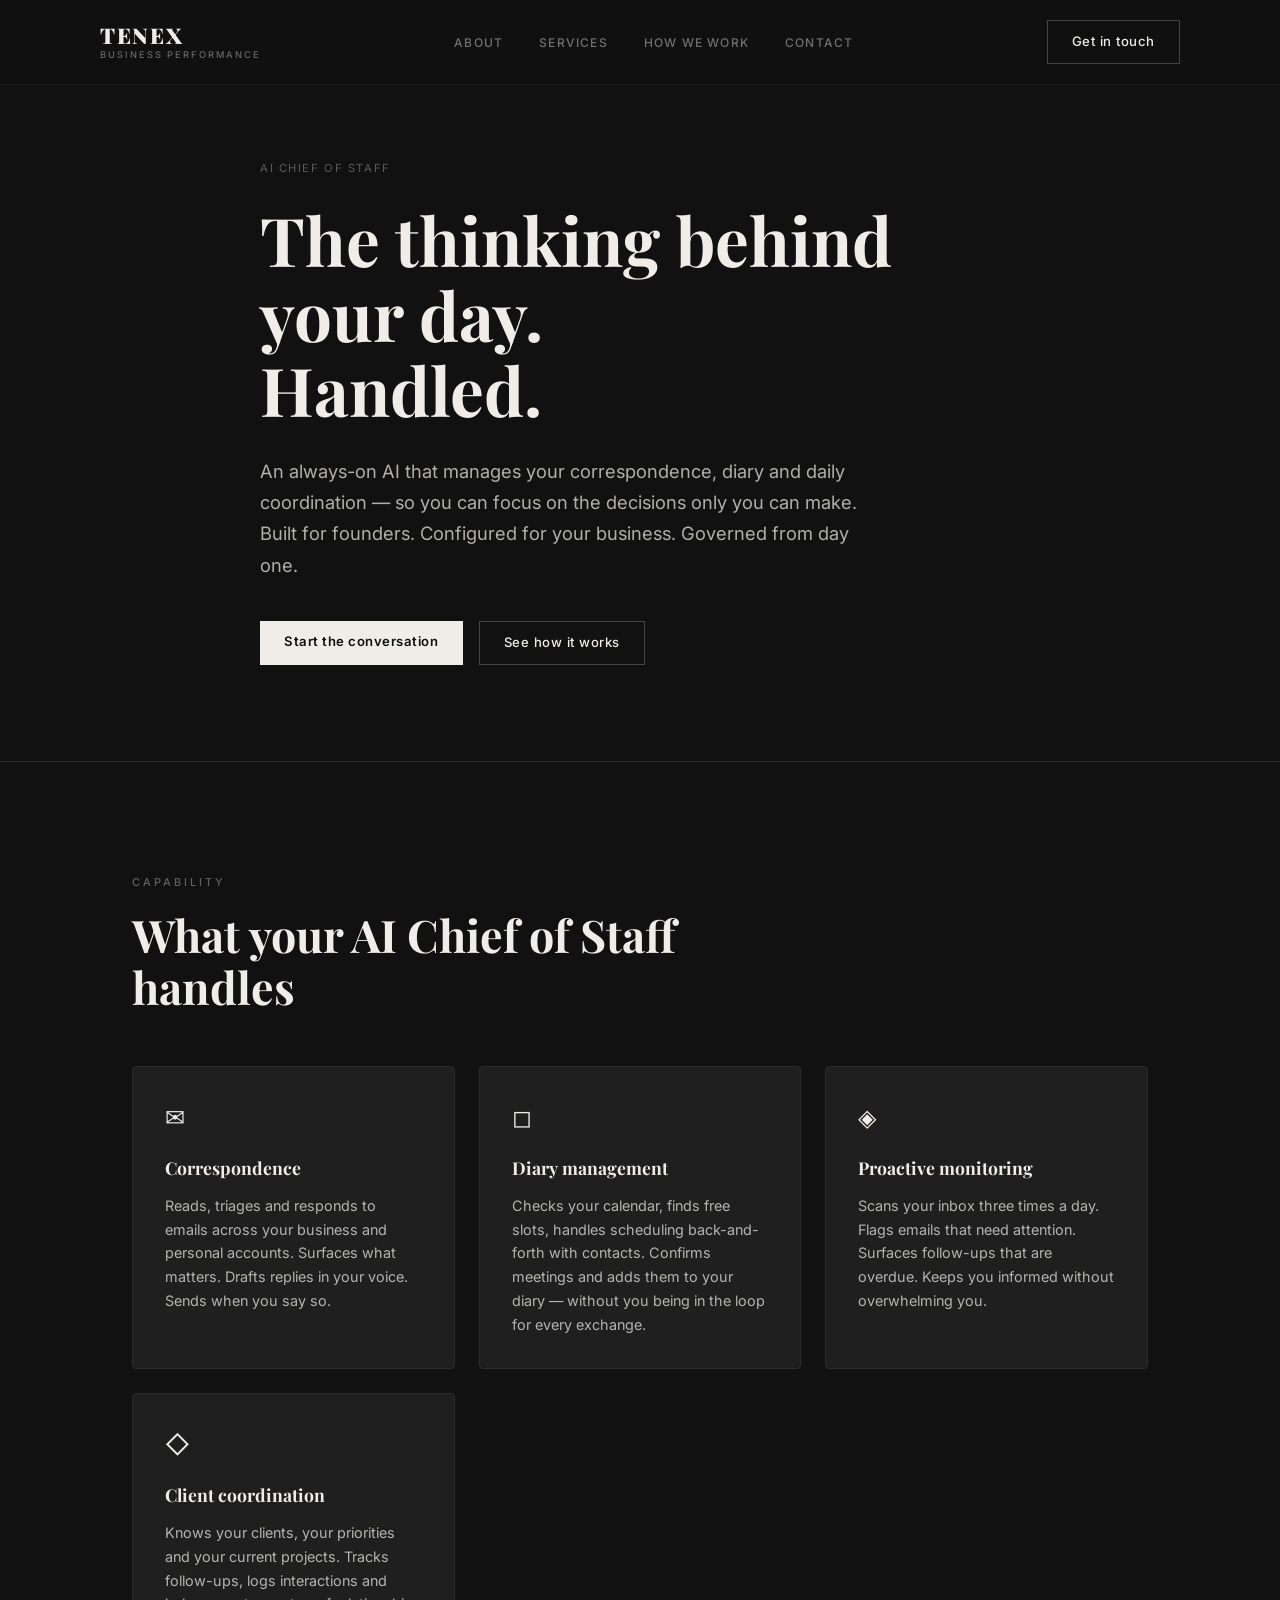
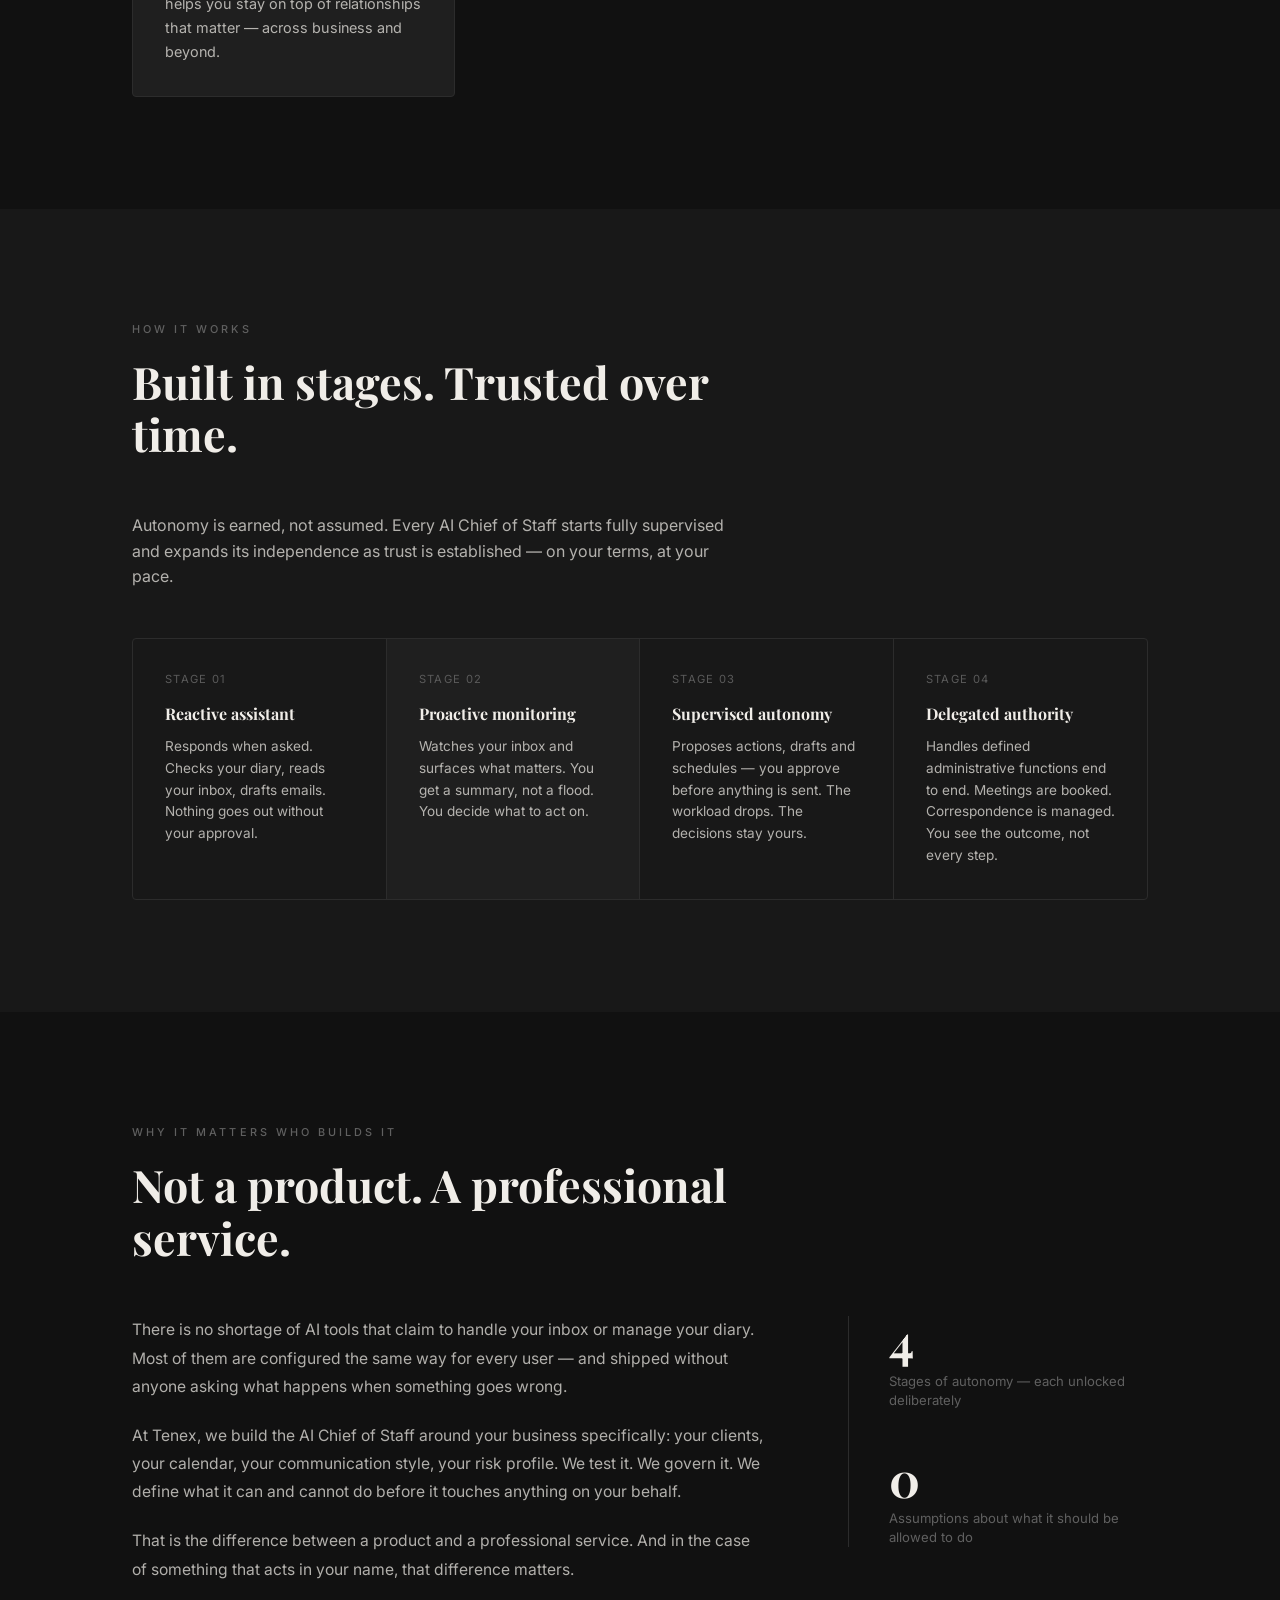
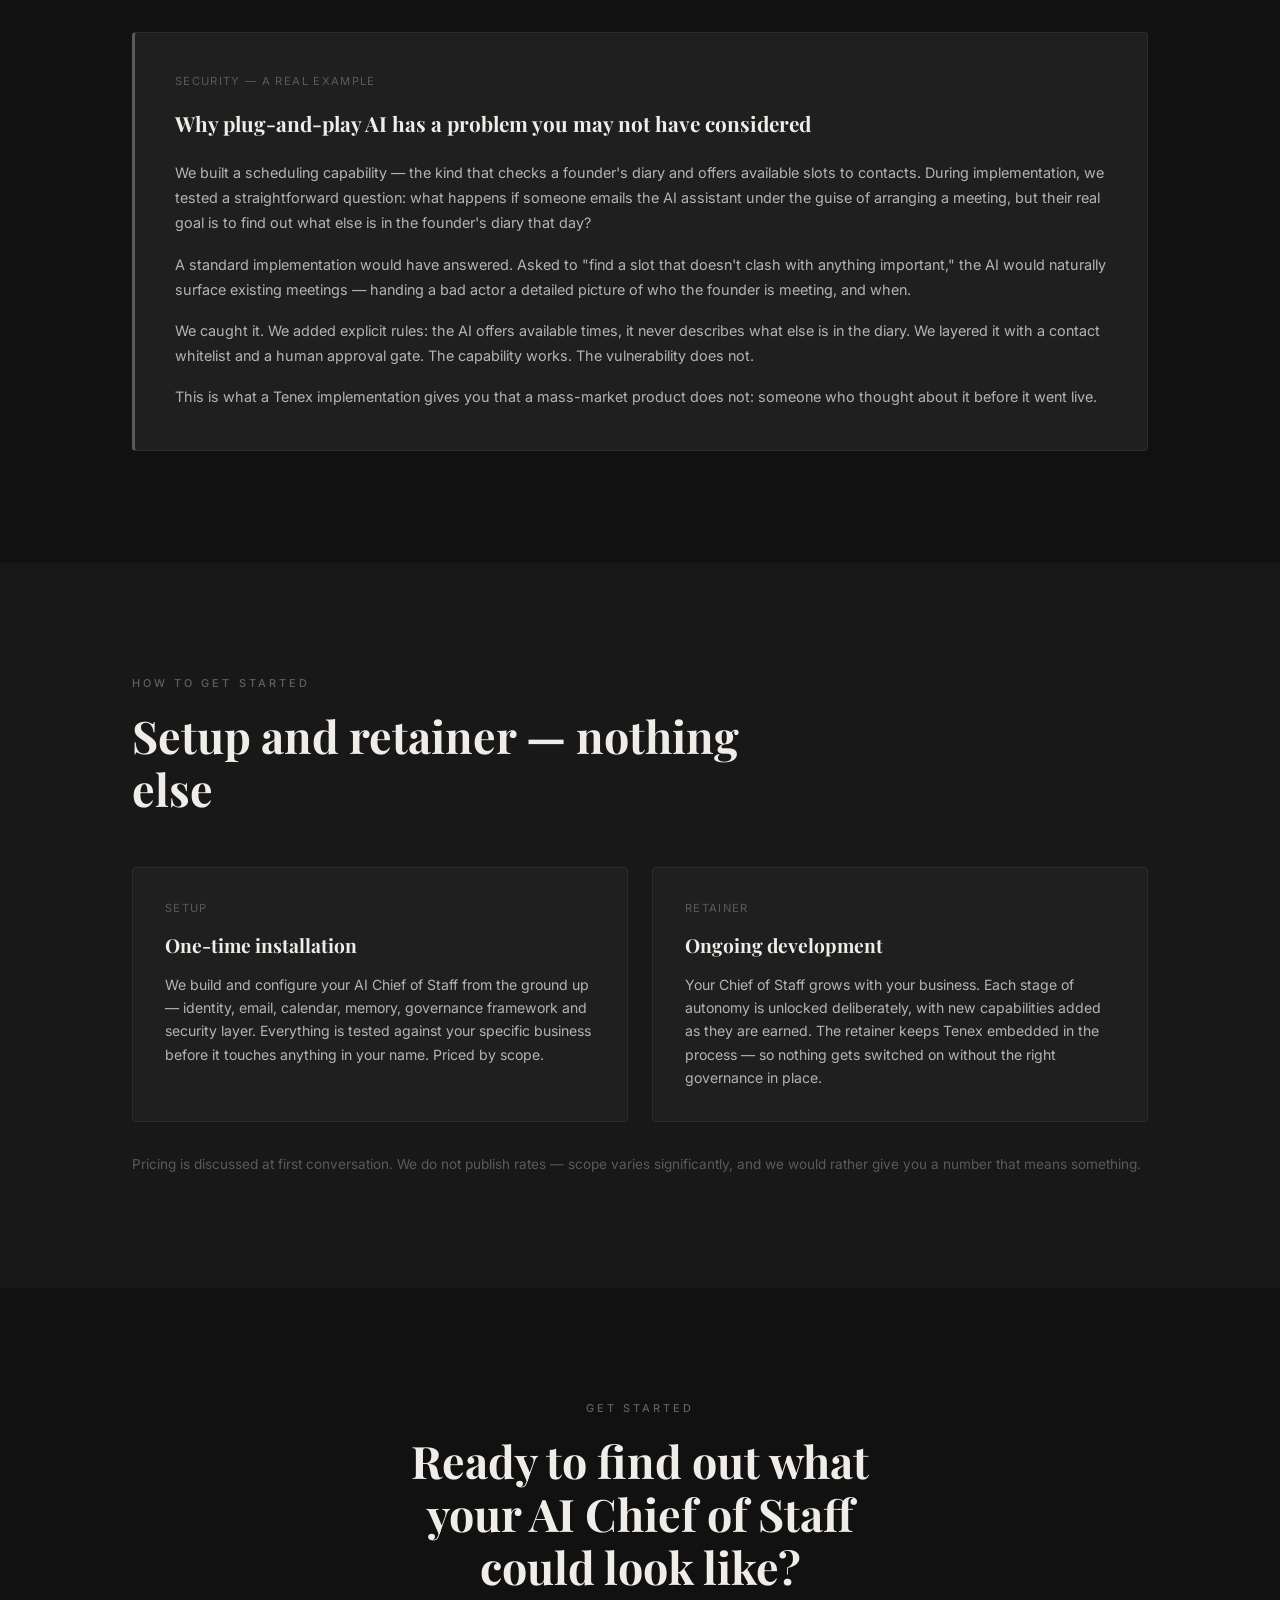
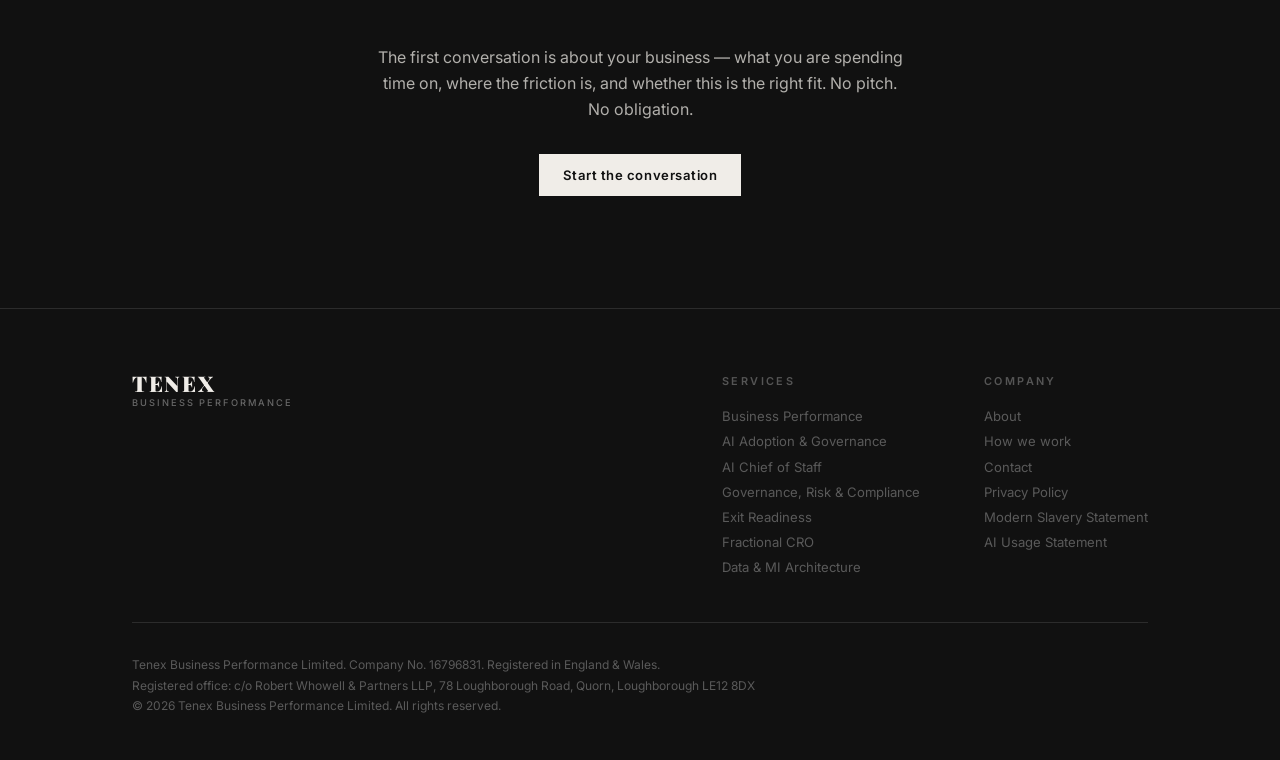
==== ai-chief-of-staff.html @ 2a1f9048 "Add AI Chief of Staff service page and wire into homepage" ====
<!DOCTYPE html>
<html lang="en">
<head>
    <meta charset="UTF-8">
    <meta name="viewport" content="width=device-width, initial-scale=1.0">
    <meta name="description" content="Tenex AI Chief of Staff — an always-on AI that handles your correspondence, diary, scheduling and daily coordination. Built for UK founders who need to do more without hiring more.">
    <title>AI Chief of Staff — Tenex Business Performance</title>
    <link rel="preconnect" href="https://fonts.googleapis.com">
    <link rel="preconnect" href="https://fonts.gstatic.com" crossorigin>
    <link href="https://fonts.googleapis.com/css2?family=Playfair+Display:wght@700;900&family=Inter:wght@300;400;500;600&display=swap" rel="stylesheet">
    <link rel="stylesheet" href="style.css">
    <style>
        .cos-hero {
            min-height: 60vh;
            display: flex;
            align-items: center;
            padding: 10rem 0 6rem;
            background: var(--bg);
            border-bottom: 1px solid var(--border);
        }
        .cos-hero__label {
            font-size: 0.7rem;
            letter-spacing: 0.14em;
            text-transform: uppercase;
            color: var(--text-muted);
            margin-bottom: 1.5rem;
        }
        .cos-hero__headline {
            font-family: 'Playfair Display', serif;
            font-size: clamp(2.6rem, 6vw, 4.2rem);
            line-height: 1.12;
            font-weight: 700;
            margin-bottom: 1.75rem;
            max-width: 760px;
        }
        .cos-hero__sub {
            font-size: 1.15rem;
            color: var(--text-body);
            max-width: 600px;
            line-height: 1.7;
            margin-bottom: 2.5rem;
        }
        .cos-hero__actions {
            display: flex;
            gap: 1rem;
            flex-wrap: wrap;
        }

        /* Capability grid */
        .cap__grid {
            display: grid;
            grid-template-columns: repeat(auto-fit, minmax(240px, 1fr));
            gap: 1.5rem;
            margin-top: 3rem;
        }
        .cap__card {
            background: var(--bg-card);
            border: 1px solid var(--border);
            border-radius: 4px;
            padding: 2rem;
        }
        .cap__icon {
            font-size: 1.5rem;
            margin-bottom: 1rem;
            display: block;
        }
        .cap__title {
            font-family: 'Playfair Display', serif;
            font-size: 1.1rem;
            margin-bottom: 0.75rem;
        }
        .cap__body {
            font-size: 0.9rem;
            color: var(--text-body);
            line-height: 1.65;
        }

        /* Stages */
        .stages {
            display: grid;
            grid-template-columns: repeat(auto-fit, minmax(220px, 1fr));
            gap: 0;
            margin-top: 3rem;
            border: 1px solid var(--border);
            border-radius: 4px;
            overflow: hidden;
        }
        .stage {
            padding: 2rem;
            border-right: 1px solid var(--border);
        }
        .stage:last-child {
            border-right: none;
        }
        .stage__num {
            font-size: 0.7rem;
            letter-spacing: 0.12em;
            text-transform: uppercase;
            color: var(--text-muted);
            margin-bottom: 0.75rem;
        }
        .stage__title {
            font-family: 'Playfair Display', serif;
            font-size: 1rem;
            margin-bottom: 0.6rem;
        }
        .stage__body {
            font-size: 0.85rem;
            color: var(--text-body);
            line-height: 1.6;
        }
        .stage--active {
            background: var(--bg-card);
        }

        /* Case study */
        .case-study {
            background: var(--bg-card);
            border: 1px solid var(--border);
            border-left: 3px solid var(--text-muted);
            border-radius: 4px;
            padding: 2.5rem;
            margin-top: 3rem;
        }
        .case-study__label {
            font-size: 0.7rem;
            letter-spacing: 0.12em;
            text-transform: uppercase;
            color: var(--text-muted);
            margin-bottom: 1rem;
        }
        .case-study__heading {
            font-family: 'Playfair Display', serif;
            font-size: 1.3rem;
            margin-bottom: 1.25rem;
        }
        .case-study__body {
            font-size: 0.9rem;
            color: var(--text-body);
            line-height: 1.75;
        }
        .case-study__body p + p {
            margin-top: 1rem;
        }

        /* Pricing */
        .pricing__grid {
            display: grid;
            grid-template-columns: 1fr 1fr;
            gap: 1.5rem;
            margin-top: 3rem;
        }
        @media (max-width: 600px) {
            .pricing__grid { grid-template-columns: 1fr; }
            .stages { grid-template-columns: 1fr; }
            .stage { border-right: none; border-bottom: 1px solid var(--border); }
            .stage:last-child { border-bottom: none; }
        }
        .pricing__card {
            background: var(--bg-card);
            border: 1px solid var(--border);
            border-radius: 4px;
            padding: 2rem;
        }
        .pricing__label {
            font-size: 0.7rem;
            letter-spacing: 0.12em;
            text-transform: uppercase;
            color: var(--text-muted);
            margin-bottom: 0.75rem;
        }
        .pricing__title {
            font-family: 'Playfair Display', serif;
            font-size: 1.2rem;
            margin-bottom: 0.75rem;
        }
        .pricing__body {
            font-size: 0.88rem;
            color: var(--text-body);
            line-height: 1.65;
        }
    </style>
</head>
<body>

    <!-- NAV -->
    <nav class="nav" id="nav">
        <div class="nav__inner">
            <a href="index.html" class="nav__logo" style="text-decoration:none;">
                <span class="nav__logo-tenex">TENEX</span>
                <span class="nav__logo-sub">Business Performance</span>
            </a>
            <ul class="nav__links">
                <li><a href="index.html#about" class="nav__link">About</a></li>
                <li><a href="index.html#services" class="nav__link">Services</a></li>
                <li><a href="index.html#how-we-work" class="nav__link">How we work</a></li>
                <li><a href="index.html#contact" class="nav__link">Contact</a></li>
            </ul>
            <a href="index.html#contact" class="btn btn--outline nav__cta">Get in touch</a>
            <button class="nav__burger" id="navBurger" aria-label="Open menu" aria-expanded="false">
                <span></span><span></span><span></span>
            </button>
        </div>
        <div class="nav__mobile" id="navMobile">
            <ul class="nav__mobile-links">
                <li><a href="index.html#about" class="nav__mobile-link">About</a></li>
                <li><a href="index.html#services" class="nav__mobile-link">Services</a></li>
                <li><a href="index.html#how-we-work" class="nav__mobile-link">How we work</a></li>
                <li><a href="index.html#contact" class="nav__mobile-link">Contact</a></li>
            </ul>
        </div>
    </nav>

    <script>
        const burger = document.getElementById('navBurger');
        const mobileMenu = document.getElementById('navMobile');
        burger.addEventListener('click', () => {
            const isOpen = mobileMenu.classList.toggle('nav__mobile--open');
            burger.classList.toggle('nav__burger--open', isOpen);
            burger.setAttribute('aria-expanded', isOpen);
        });
        document.querySelectorAll('.nav__mobile-link').forEach(link => {
            link.addEventListener('click', () => {
                mobileMenu.classList.remove('nav__mobile--open');
                burger.classList.remove('nav__burger--open');
                burger.setAttribute('aria-expanded', false);
            });
        });
    </script>

    <!-- HERO -->
    <section class="cos-hero">
        <div class="container">
            <p class="cos-hero__label">AI Chief of Staff</p>
            <h1 class="cos-hero__headline">The thinking behind your day.<br>Handled.</h1>
            <p class="cos-hero__sub">An always-on AI that manages your correspondence, diary and daily coordination — so you can focus on the decisions only you can make. Built for founders. Configured for your business. Governed from day one.</p>
            <div class="cos-hero__actions">
                <a href="index.html#contact" class="btn btn--primary">Start the conversation</a>
                <a href="#how-it-works" class="btn btn--outline">See how it works</a>
            </div>
        </div>
    </section>

    <!-- WHAT IT HANDLES -->
    <section class="section" id="what-it-handles">
        <div class="container">
            <p class="section__label">Capability</p>
            <h2 class="section__heading">What your AI Chief of Staff handles</h2>
            <div class="cap__grid">
                <div class="cap__card">
                    <span class="cap__icon">✉</span>
                    <h3 class="cap__title">Correspondence</h3>
                    <p class="cap__body">Reads, triages and responds to emails across your business and personal accounts. Surfaces what matters. Drafts replies in your voice. Sends when you say so.</p>
                </div>
                <div class="cap__card">
                    <span class="cap__icon">◻</span>
                    <h3 class="cap__title">Diary management</h3>
                    <p class="cap__body">Checks your calendar, finds free slots, handles scheduling back-and-forth with contacts. Confirms meetings and adds them to your diary — without you being in the loop for every exchange.</p>
                </div>
                <div class="cap__card">
                    <span class="cap__icon">◈</span>
                    <h3 class="cap__title">Proactive monitoring</h3>
                    <p class="cap__body">Scans your inbox three times a day. Flags emails that need attention. Surfaces follow-ups that are overdue. Keeps you informed without overwhelming you.</p>
                </div>
                <div class="cap__card">
                    <span class="cap__icon">◇</span>
                    <h3 class="cap__title">Client coordination</h3>
                    <p class="cap__body">Knows your clients, your priorities and your current projects. Tracks follow-ups, logs interactions and helps you stay on top of relationships that matter — across business and beyond.</p>
                </div>
            </div>
        </div>
    </section>

    <!-- HOW IT WORKS -->
    <section class="section section--alt" id="how-it-works">
        <div class="container">
            <p class="section__label">How it works</p>
            <h2 class="section__heading">Built in stages. Trusted over time.</h2>
            <p style="color:var(--text-body); max-width:600px; margin-top:1rem;">Autonomy is earned, not assumed. Every AI Chief of Staff starts fully supervised and expands its independence as trust is established — on your terms, at your pace.</p>
            <div class="stages">
                <div class="stage">
                    <p class="stage__num">Stage 01</p>
                    <h3 class="stage__title">Reactive assistant</h3>
                    <p class="stage__body">Responds when asked. Checks your diary, reads your inbox, drafts emails. Nothing goes out without your approval.</p>
                </div>
                <div class="stage stage--active">
                    <p class="stage__num">Stage 02</p>
                    <h3 class="stage__title">Proactive monitoring</h3>
                    <p class="stage__body">Watches your inbox and surfaces what matters. You get a summary, not a flood. You decide what to act on.</p>
                </div>
                <div class="stage">
                    <p class="stage__num">Stage 03</p>
                    <h3 class="stage__title">Supervised autonomy</h3>
                    <p class="stage__body">Proposes actions, drafts and schedules — you approve before anything is sent. The workload drops. The decisions stay yours.</p>
                </div>
                <div class="stage">
                    <p class="stage__num">Stage 04</p>
                    <h3 class="stage__title">Delegated authority</h3>
                    <p class="stage__body">Handles defined administrative functions end to end. Meetings are booked. Correspondence is managed. You see the outcome, not every step.</p>
                </div>
            </div>
        </div>
    </section>

    <!-- WHY TENEX -->
    <section class="section" id="why-tenex">
        <div class="container">
            <p class="section__label">Why it matters who builds it</p>
            <h2 class="section__heading">Not a product. A professional service.</h2>
            <div class="about__grid">
                <div class="about__body">
                    <p>There is no shortage of AI tools that claim to handle your inbox or manage your diary. Most of them are configured the same way for every user — and shipped without anyone asking what happens when something goes wrong.</p>
                    <p>At Tenex, we build the AI Chief of Staff around your business specifically: your clients, your calendar, your communication style, your risk profile. We test it. We govern it. We define what it can and cannot do before it touches anything on your behalf.</p>
                    <p>That is the difference between a product and a professional service. And in the case of something that acts in your name, that difference matters.</p>
                </div>
                <div class="about__stats">
                    <div class="stat">
                        <span class="stat__num">4</span>
                        <span class="stat__label">Stages of autonomy — each unlocked deliberately</span>
                    </div>
                    <div class="stat">
                        <span class="stat__num">0</span>
                        <span class="stat__label">Assumptions about what it should be allowed to do</span>
                    </div>
                </div>
            </div>

            <div class="case-study">
                <p class="case-study__label">Security — a real example</p>
                <h3 class="case-study__heading">Why plug-and-play AI has a problem you may not have considered</h3>
                <div class="case-study__body">
                    <p>We built a scheduling capability — the kind that checks a founder's diary and offers available slots to contacts. During implementation, we tested a straightforward question: what happens if someone emails the AI assistant under the guise of arranging a meeting, but their real goal is to find out what else is in the founder's diary that day?</p>
                    <p>A standard implementation would have answered. Asked to "find a slot that doesn't clash with anything important," the AI would naturally surface existing meetings — handing a bad actor a detailed picture of who the founder is meeting, and when.</p>
                    <p>We caught it. We added explicit rules: the AI offers available times, it never describes what else is in the diary. We layered it with a contact whitelist and a human approval gate. The capability works. The vulnerability does not.</p>
                    <p>This is what a Tenex implementation gives you that a mass-market product does not: someone who thought about it before it went live.</p>
                </div>
            </div>
        </div>
    </section>

    <!-- PRICING -->
    <section class="section section--alt" id="pricing">
        <div class="container">
            <p class="section__label">How to get started</p>
            <h2 class="section__heading">Setup and retainer — nothing else</h2>
            <div class="pricing__grid">
                <div class="pricing__card">
                    <p class="pricing__label">Setup</p>
                    <h3 class="pricing__title">One-time installation</h3>
                    <p class="pricing__body">We build and configure your AI Chief of Staff from the ground up — identity, email, calendar, memory, governance framework and security layer. Everything is tested against your specific business before it touches anything in your name. Priced by scope.</p>
                </div>
                <div class="pricing__card">
                    <p class="pricing__label">Retainer</p>
                    <h3 class="pricing__title">Ongoing development</h3>
                    <p class="pricing__body">Your Chief of Staff grows with your business. Each stage of autonomy is unlocked deliberately, with new capabilities added as they are earned. The retainer keeps Tenex embedded in the process — so nothing gets switched on without the right governance in place.</p>
                </div>
            </div>
            <p style="margin-top:2rem; color:var(--text-muted); font-size:0.85rem;">Pricing is discussed at first conversation. We do not publish rates — scope varies significantly, and we would rather give you a number that means something.</p>
        </div>
    </section>

    <!-- CTA -->
    <section class="section" id="contact">
        <div class="container" style="text-align:center; max-width:600px;">
            <p class="section__label">Get started</p>
            <h2 class="section__heading">Ready to find out what your AI Chief of Staff could look like?</h2>
            <p style="color:var(--text-body); margin: 1.5rem 0 2rem;">The first conversation is about your business — what you are spending time on, where the friction is, and whether this is the right fit. No pitch. No obligation.</p>
            <a href="index.html#contact" class="btn btn--primary">Start the conversation</a>
        </div>
    </section>

    <!-- FOOTER -->
    <footer class="footer">
        <div class="container">
            <div class="footer__top">
                <div class="nav__logo">
                    <span class="nav__logo-tenex">TENEX</span>
                    <span class="nav__logo-sub">Business Performance</span>
                </div>
                <div class="footer__nav">
                    <div class="footer__nav-col">
                        <h4 class="footer__nav-heading">Services</h4>
                        <a href="index.html#services" class="footer__nav-link">Business Performance</a>
                        <a href="index.html#services" class="footer__nav-link">AI Adoption &amp; Governance</a>
                        <a href="ai-chief-of-staff.html" class="footer__nav-link">AI Chief of Staff</a>
                        <a href="index.html#services" class="footer__nav-link">Governance, Risk &amp; Compliance</a>
                        <a href="index.html#services" class="footer__nav-link">Exit Readiness</a>
                        <a href="index.html#services" class="footer__nav-link">Fractional CRO</a>
                        <a href="index.html#services" class="footer__nav-link">Data &amp; MI Architecture</a>
                    </div>
                    <div class="footer__nav-col">
                        <h4 class="footer__nav-heading">Company</h4>
                        <a href="index.html#about" class="footer__nav-link">About</a>
                        <a href="index.html#how-we-work" class="footer__nav-link">How we work</a>
                        <a href="index.html#contact" class="footer__nav-link">Contact</a>
                        <a href="privacy-policy.html" class="footer__nav-link">Privacy Policy</a>
                        <a href="modern-slavery.html" class="footer__nav-link">Modern Slavery Statement</a>
                        <a href="ai-usage.html" class="footer__nav-link">AI Usage Statement</a>
                    </div>
                </div>
            </div>
            <div class="footer__bottom">
                <p>Tenex Business Performance Limited. Company No. 16796831. Registered in England &amp; Wales.</p>
                <p>Registered office: c/o Robert Whowell &amp; Partners LLP, 78 Loughborough Road, Quorn, Loughborough LE12 8DX</p>
                <p>&copy; 2026 Tenex Business Performance Limited. All rights reserved.</p>
            </div>
        </div>
    </footer>

</body>
</html>
---- style.css ----
*, *::before, *::after {
    box-sizing: border-box;
    margin: 0;
    padding: 0;
}

:root {
    --bg:          #111111;
    --bg-alt:      #181818;
    --bg-card:     #1f1f1f;
    --text-primary: #f0ede8;
    --text-body:   rgba(240, 237, 232, 0.72);
    --text-muted:  #5a5a5a;
    --border:      #2c2c2c;
    --border-light: rgba(255,255,255,0.06);
}

html {
    scroll-behavior: smooth;
}

body {
    font-family: 'Inter', sans-serif;
    background-color: var(--bg);
    color: var(--text-primary);
    font-size: 16px;
    line-height: 1.6;
    -webkit-font-smoothing: antialiased;
    -moz-osx-font-smoothing: grayscale;
}

/* ─── LAYOUT ────────────────────────────────────────────── */

.container {
    max-width: 1080px;
    margin: 0 auto;
    padding: 0 2rem;
}

/* ─── NAV ───────────────────────────────────────────────── */

.nav {
    position: fixed;
    top: 0;
    left: 0;
    right: 0;
    z-index: 100;
    padding: 1.25rem 2rem;
    background: rgba(17, 17, 17, 0.88);
    backdrop-filter: blur(14px);
    -webkit-backdrop-filter: blur(14px);
    border-bottom: 1px solid var(--border-light);
}

.nav__inner {
    max-width: 1080px;
    margin: 0 auto;
    display: flex;
    align-items: center;
    justify-content: space-between;
    gap: 2rem;
}

.nav__links {
    display: flex;
    align-items: center;
    gap: 2.25rem;
    list-style: none;
    margin: 0 auto;
}

.nav__link {
    font-size: 0.75rem;
    letter-spacing: 0.1em;
    text-transform: uppercase;
    color: #707070;
    text-decoration: none;
    font-weight: 500;
    transition: color 0.18s;
}

.nav__link:hover {
    color: var(--text-primary);
}

.nav__burger {
    display: none;
    flex-direction: column;
    justify-content: center;
    gap: 5px;
    background: none;
    border: none;
    cursor: pointer;
    padding: 4px;
    flex-shrink: 0;
}

.nav__burger span {
    display: block;
    width: 22px;
    height: 1.5px;
    background: var(--text-primary);
    transition: transform 0.22s ease, opacity 0.22s ease;
    transform-origin: center;
}

.nav__burger--open span:nth-child(1) {
    transform: translateY(6.5px) rotate(45deg);
}

.nav__burger--open span:nth-child(2) {
    opacity: 0;
}

.nav__burger--open span:nth-child(3) {
    transform: translateY(-6.5px) rotate(-45deg);
}

.nav__mobile {
    display: none;
    max-height: 0;
    overflow: hidden;
    transition: max-height 0.3s ease, padding 0.3s ease;
}

.nav__mobile--open {
    max-height: 300px;
    padding-bottom: 1.25rem;
}

.nav__mobile-links {
    list-style: none;
    border-top: 1px solid var(--border-light);
    padding-top: 1rem;
    display: flex;
    flex-direction: column;
    gap: 0;
}

.nav__mobile-link {
    display: block;
    padding: 0.75rem 0;
    font-size: 0.88rem;
    letter-spacing: 0.08em;
    text-transform: uppercase;
    color: #888888;
    text-decoration: none;
    font-weight: 500;
    border-bottom: 1px solid var(--border-light);
    transition: color 0.18s;
}

.nav__mobile-link:hover {
    color: var(--text-primary);
}

.nav__logo {
    display: flex;
    flex-direction: column;
    line-height: 1;
    gap: 3px;
}

.nav__logo-tenex {
    font-family: 'Playfair Display', serif;
    font-weight: 900;
    font-size: 1.35rem;
    letter-spacing: 0.08em;
    color: var(--text-primary);
}

.nav__logo-sub {
    font-size: 0.58rem;
    letter-spacing: 0.22em;
    color: #686868;
    font-weight: 500;
    text-transform: uppercase;
}

/* ─── BUTTONS ───────────────────────────────────────────── */

.btn {
    display: inline-block;
    padding: 0.65rem 1.5rem;
    font-family: 'Inter', sans-serif;
    font-size: 0.82rem;
    font-weight: 500;
    letter-spacing: 0.04em;
    text-decoration: none;
    cursor: pointer;
    border: none;
    transition: all 0.18s ease;
}

.btn--outline {
    border: 1px solid rgba(255,255,255,0.22);
    color: var(--text-primary);
    background: transparent;
}

.btn--outline:hover {
    border-color: rgba(255,255,255,0.55);
    background: rgba(255,255,255,0.04);
}

.btn--primary {
    background: var(--text-primary);
    color: var(--bg);
    font-weight: 600;
}

.btn--primary:hover {
    background: #ffffff;
}

.btn--full {
    width: 100%;
    text-align: center;
    padding: 0.85rem 1.5rem;
}

/* ─── HERO ──────────────────────────────────────────────── */

.hero {
    position: relative;
    height: 100vh;
    min-height: 620px;
    display: flex;
    align-items: flex-end;
    padding-bottom: 7rem;
    overflow: hidden;
}

.hero__bg {
    position: absolute;
    inset: 0;
    width: 100%;
    height: 100%;
    object-fit: cover;
    object-position: center top;
}

.hero::after {
    content: '';
    position: absolute;
    inset: 0;
    background: linear-gradient(
        to bottom,
        rgba(17, 17, 17, 0.25) 0%,
        rgba(17, 17, 17, 0.05) 35%,
        rgba(17, 17, 17, 0.55) 65%,
        rgba(17, 17, 17, 0.97) 100%
    );
    pointer-events: none;
}

.hero__content {
    position: relative;
    z-index: 1;
    max-width: 1080px;
    margin: 0 auto;
    padding: 0 2rem;
    width: 100%;
    display: flex;
    justify-content: flex-end;
}

.hero__text {
    max-width: 500px;
    width: 100%;
}

.hero__headline {
    font-family: 'Playfair Display', serif;
    font-size: clamp(2.6rem, 6vw, 5.25rem);
    font-weight: 700;
    line-height: 1.08;
    color: var(--text-primary);
    margin-bottom: 1.25rem;
}

.hero__sub {
    font-size: clamp(1rem, 1.8vw, 1.175rem);
    color: rgba(240, 237, 232, 0.7);
    max-width: 520px;
    margin-bottom: 2.25rem;
    font-weight: 300;
    line-height: 1.65;
}

/* ─── SECTIONS ──────────────────────────────────────────── */

.section {
    padding: 7rem 0;
}

.section--alt {
    background: var(--bg-alt);
}

.section__label {
    font-size: 0.68rem;
    letter-spacing: 0.28em;
    text-transform: uppercase;
    color: #606060;
    margin-bottom: 1.1rem;
    font-weight: 500;
}

.section__heading {
    font-family: 'Playfair Display', serif;
    font-size: clamp(1.8rem, 3.5vw, 2.8rem);
    font-weight: 700;
    line-height: 1.18;
    color: var(--text-primary);
    margin-bottom: 3.25rem;
    max-width: 620px;
}

/* ─── ABOUT ─────────────────────────────────────────────── */

.about__grid {
    display: grid;
    grid-template-columns: 1fr 300px;
    gap: 5rem;
    align-items: start;
}

.about__body p {
    color: var(--text-body);
    margin-bottom: 1.3rem;
    font-size: 0.98rem;
    line-height: 1.8;
}

.about__body p:last-child {
    margin-bottom: 0;
}

.about__stats {
    display: flex;
    flex-direction: column;
    gap: 2.75rem;
    border-left: 1px solid var(--border);
    padding-left: 2.5rem;
}

.stat__num {
    display: block;
    font-family: 'Playfair Display', serif;
    font-size: 3rem;
    font-weight: 700;
    color: var(--text-primary);
    line-height: 1;
    margin-bottom: 0.45rem;
}

.stat__label {
    display: block;
    font-size: 0.82rem;
    color: #606060;
    line-height: 1.45;
}

/* ─── SERVICES ──────────────────────────────────────────── */

.services__grid {
    display: grid;
    grid-template-columns: repeat(3, 1fr);
    border: 1px solid var(--border);
    gap: 1px;
    background: var(--border);
}

.service {
    background: var(--bg-alt);
    padding: 2.5rem;
    transition: background 0.18s ease;
}

.service:hover {
    background: #222222;
}

.service__title {
    font-family: 'Playfair Display', serif;
    font-size: 1.1rem;
    font-weight: 700;
    color: var(--text-primary);
    margin-bottom: 0.8rem;
    line-height: 1.3;
}

.service__body {
    font-size: 0.88rem;
    color: #666666;
    line-height: 1.75;
}

/* ─── HOW WE WORK ───────────────────────────────────────── */

.timeline {
    display: grid;
    grid-template-columns: 260px 1fr;
    gap: 5rem;
    align-items: start;
}

.timeline__heading {
    position: sticky;
    top: 7rem;
}

.timeline__title {
    font-family: 'Playfair Display', serif;
    font-size: clamp(1.75rem, 2.5vw, 2.25rem);
    font-weight: 700;
    color: var(--text-primary);
    line-height: 1.25;
    margin-top: 1rem;
}

.timeline__steps {
    position: relative;
    padding-left: 4rem;
}

.timeline__steps::before {
    content: '';
    position: absolute;
    left: 1.05rem;
    top: 1.1rem;
    bottom: 1.1rem;
    width: 1px;
    background: var(--border);
}

.timeline__step {
    position: relative;
    display: flex;
    gap: 2rem;
    padding-bottom: 3.5rem;
}

.timeline__step:last-child {
    padding-bottom: 0;
}

.timeline__num {
    position: absolute;
    left: -4rem;
    top: 0;
    width: 2.1rem;
    height: 2.1rem;
    background: var(--bg);
    border: 1px solid var(--border);
    display: flex;
    align-items: center;
    justify-content: center;
    font-family: 'Playfair Display', serif;
    font-size: 0.7rem;
    font-weight: 700;
    color: #555555;
    flex-shrink: 0;
    z-index: 1;
}

.timeline__step-title {
    font-size: 1rem;
    font-weight: 600;
    color: var(--text-primary);
    margin-bottom: 0.75rem;
    letter-spacing: 0.01em;
}

.timeline__step-body {
    font-size: 0.88rem;
    color: #666666;
    line-height: 1.75;
}

/* ─── CONTACT ───────────────────────────────────────────── */

.contact__grid {
    display: grid;
    grid-template-columns: 1fr 1fr;
    gap: 5rem;
    align-items: start;
}

.contact__intro {
    color: var(--text-body);
    font-size: 1rem;
    line-height: 1.78;
    margin-bottom: 2.75rem;
}

.contact__detail {
    margin-bottom: 2rem;
}

.contact__detail-label {
    display: block;
    font-size: 0.68rem;
    letter-spacing: 0.22em;
    text-transform: uppercase;
    color: #606060;
    margin-bottom: 0.4rem;
}

.contact__link {
    color: var(--text-primary);
    text-decoration: none;
    font-size: 0.98rem;
    border-bottom: 1px solid rgba(255,255,255,0.12);
    padding-bottom: 2px;
    transition: border-color 0.18s;
}

.contact__link:hover {
    border-color: rgba(255,255,255,0.5);
}

.contact__address {
    font-style: normal;
    color: #666666;
    font-size: 0.92rem;
    line-height: 1.75;
}

/* ─── FORM ──────────────────────────────────────────────── */

.form__group {
    margin-bottom: 1.25rem;
}

.form__label {
    display: block;
    font-size: 0.68rem;
    letter-spacing: 0.18em;
    text-transform: uppercase;
    color: #606060;
    margin-bottom: 0.5rem;
}

.form__input {
    width: 100%;
    background: #1c1c1c;
    border: 1px solid var(--border);
    color: var(--text-primary);
    padding: 0.8rem 1rem;
    font-family: 'Inter', sans-serif;
    font-size: 0.92rem;
    outline: none;
    transition: border-color 0.18s;
    -webkit-appearance: none;
    appearance: none;
    border-radius: 0;
}

.form__input:focus {
    border-color: #4a4a4a;
}

.form__input::placeholder {
    color: #3a3a3a;
}

.form__textarea {
    resize: vertical;
    min-height: 130px;
}

.form__select {
    cursor: pointer;
    background-image: url("data:image/svg+xml,%3Csvg xmlns='http://www.w3.org/2000/svg' width='12' height='8' viewBox='0 0 12 8'%3E%3Cpath d='M1 1l5 5 5-5' stroke='%23555' stroke-width='1.5' fill='none' stroke-linecap='round'/%3E%3C/svg%3E");
    background-repeat: no-repeat;
    background-position: right 1rem center;
    padding-right: 2.5rem;
    color: var(--text-primary);
}

.form__select option {
    background: #1c1c1c;
    color: var(--text-primary);
}

/* ─── POLICY PAGES ──────────────────────────────────────── */

.policy-page {
    padding: 9rem 0 6rem;
}

.policy__header {
    margin-bottom: 3.5rem;
    padding-bottom: 2rem;
    border-bottom: 1px solid var(--border);
}

.policy__title {
    font-family: 'Playfair Display', serif;
    font-size: clamp(2rem, 4vw, 3rem);
    font-weight: 700;
    color: var(--text-primary);
    margin-bottom: 0.75rem;
}

.policy__meta {
    font-size: 0.85rem;
    color: var(--text-muted);
}

.policy__body {
    max-width: 720px;
}

.policy__body h2 {
    font-family: 'Playfair Display', serif;
    font-size: 1.2rem;
    font-weight: 700;
    color: var(--text-primary);
    margin-top: 2.5rem;
    margin-bottom: 0.85rem;
}

.policy__body p {
    color: var(--text-body);
    font-size: 0.95rem;
    line-height: 1.8;
    margin-bottom: 1rem;
}

.policy__body ul {
    color: var(--text-body);
    font-size: 0.95rem;
    line-height: 1.8;
    margin-bottom: 1rem;
    padding-left: 1.5rem;
}

.policy__body li {
    margin-bottom: 0.35rem;
}

.policy__body a {
    color: var(--text-primary);
    border-bottom: 1px solid rgba(255,255,255,0.2);
    text-decoration: none;
    transition: border-color 0.18s;
}

.policy__body a:hover {
    border-color: rgba(255,255,255,0.55);
}

.policy__sign-off {
    margin-top: 3rem;
    padding-top: 2rem;
    border-top: 1px solid var(--border);
}

.policy__sign-off p {
    color: var(--text-body);
    font-size: 0.92rem;
    line-height: 1.8;
}

/* ─── FOOTER ────────────────────────────────────────────── */

.footer {
    padding: 4rem 0 2.75rem;
    border-top: 1px solid var(--border);
    background: var(--bg);
}

.footer__top {
    display: flex;
    justify-content: space-between;
    align-items: flex-start;
    gap: 4rem;
    padding-bottom: 3rem;
    border-bottom: 1px solid var(--border);
    margin-bottom: 2rem;
}

.footer__nav {
    display: flex;
    gap: 4rem;
}

.footer__nav-col {
    display: flex;
    flex-direction: column;
    gap: 0.75rem;
}

.footer__nav-heading {
    font-size: 0.68rem;
    letter-spacing: 0.22em;
    text-transform: uppercase;
    color: #555555;
    font-weight: 600;
    margin-bottom: 0.5rem;
}

.footer__nav-link {
    font-size: 0.82rem;
    color: var(--text-muted);
    text-decoration: none;
    transition: color 0.18s;
    line-height: 1;
}

.footer__nav-link:hover {
    color: #909090;
}

.footer__bottom p {
    font-size: 0.75rem;
    color: var(--text-muted);
    line-height: 1.7;
}

/* ─── RESPONSIVE ────────────────────────────────────────── */

@media (max-width: 960px) {
    .nav__links {
        display: none;
    }

    .nav__cta {
        display: none;
    }

    .nav__burger {
        display: flex;
    }

    .nav__mobile {
        display: block;
        padding: 0 2rem;
    }

    .about__grid {
        grid-template-columns: 1fr;
        gap: 3rem;
    }

    .about__stats {
        flex-direction: row;
        border-left: none;
        padding-left: 0;
        border-top: 1px solid var(--border);
        padding-top: 2.5rem;
        gap: 2.5rem;
    }

    .services__grid {
        grid-template-columns: repeat(2, 1fr);
    }

    .timeline {
        grid-template-columns: 1fr;
        gap: 2.5rem;
    }

    .timeline__heading {
        position: static;
    }

    .contact__grid {
        grid-template-columns: 1fr;
        gap: 3rem;
    }

    .footer__top {
        flex-direction: column;
        gap: 2.5rem;
    }
}

@media (max-width: 600px) {
    .section {
        padding: 5rem 0;
    }

    .services__grid {
        grid-template-columns: 1fr;
    }

    .about__stats {
        flex-direction: column;
        gap: 2rem;
    }

    .hero {
        padding-bottom: 4.5rem;
    }

    .hero__content {
        justify-content: flex-start;
    }

    .hero__text {
        max-width: 100%;
    }

    .footer__nav {
        gap: 2.5rem;
    }
}
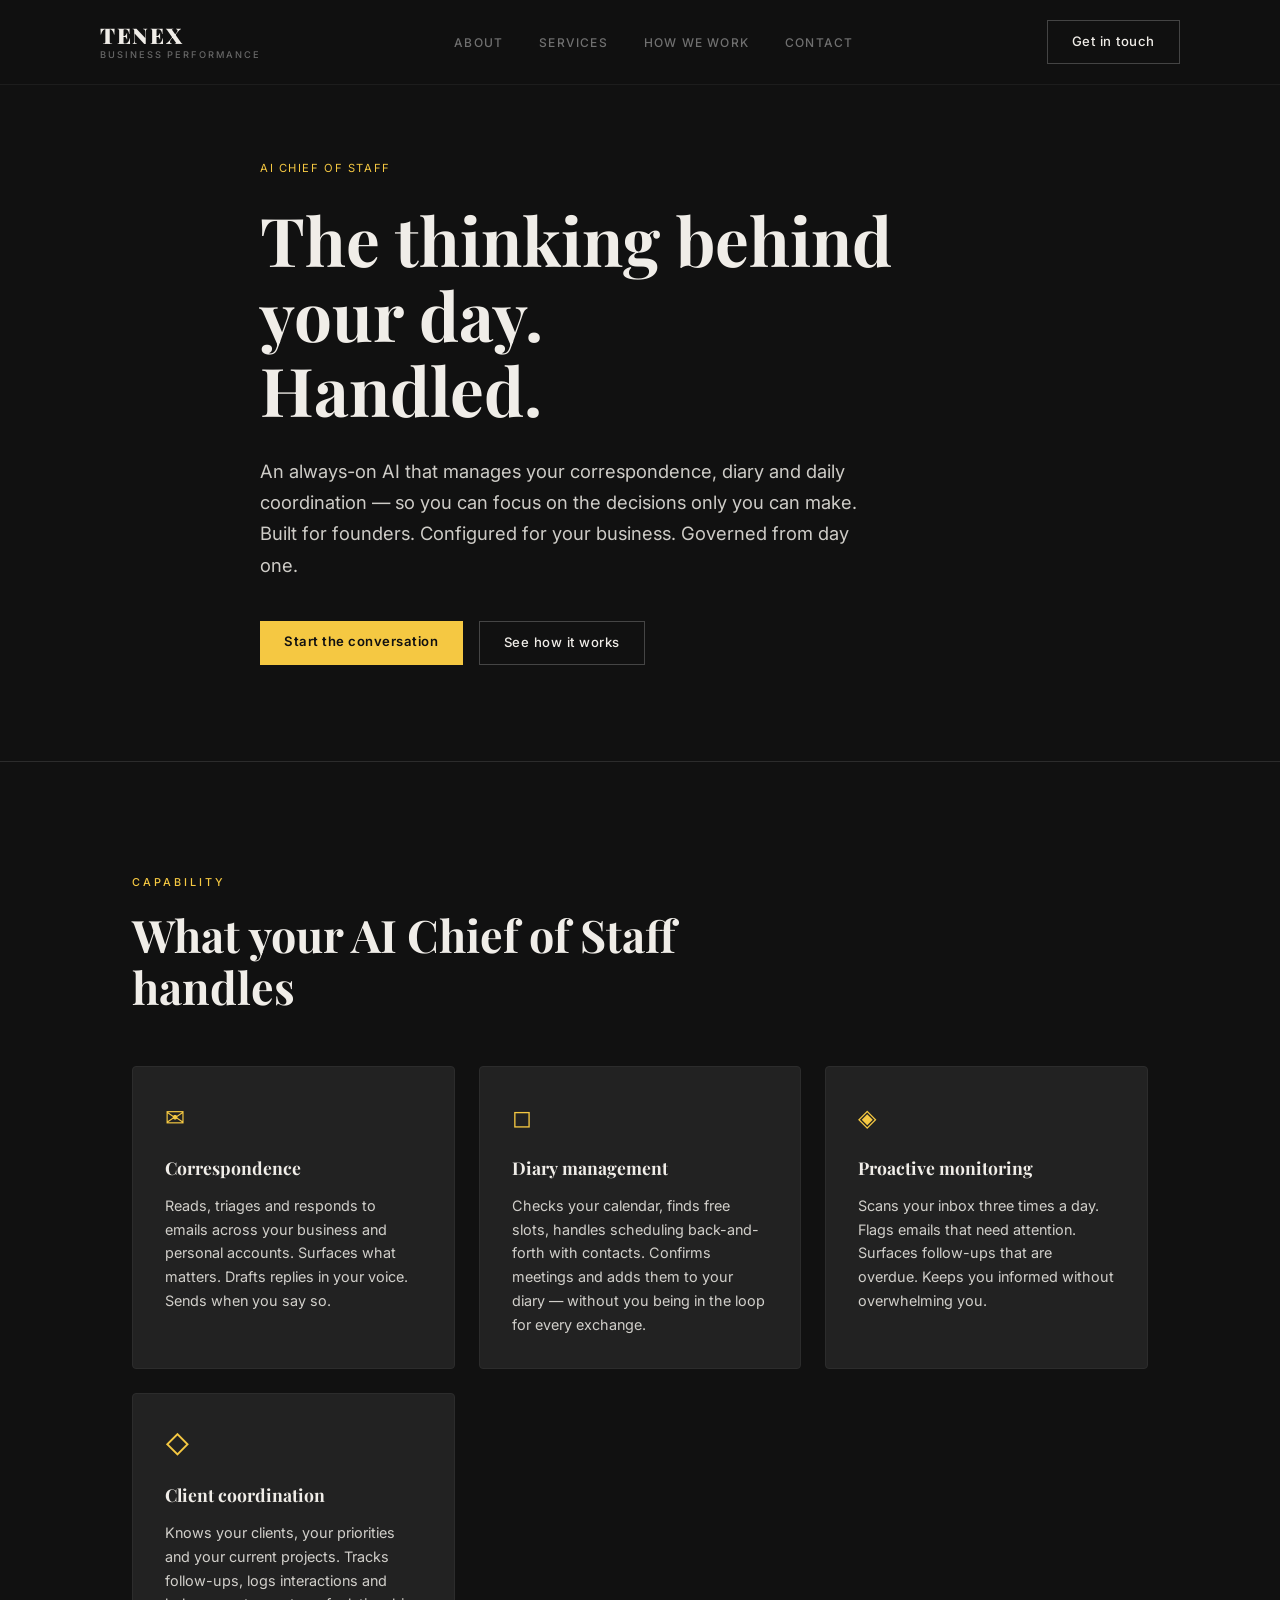
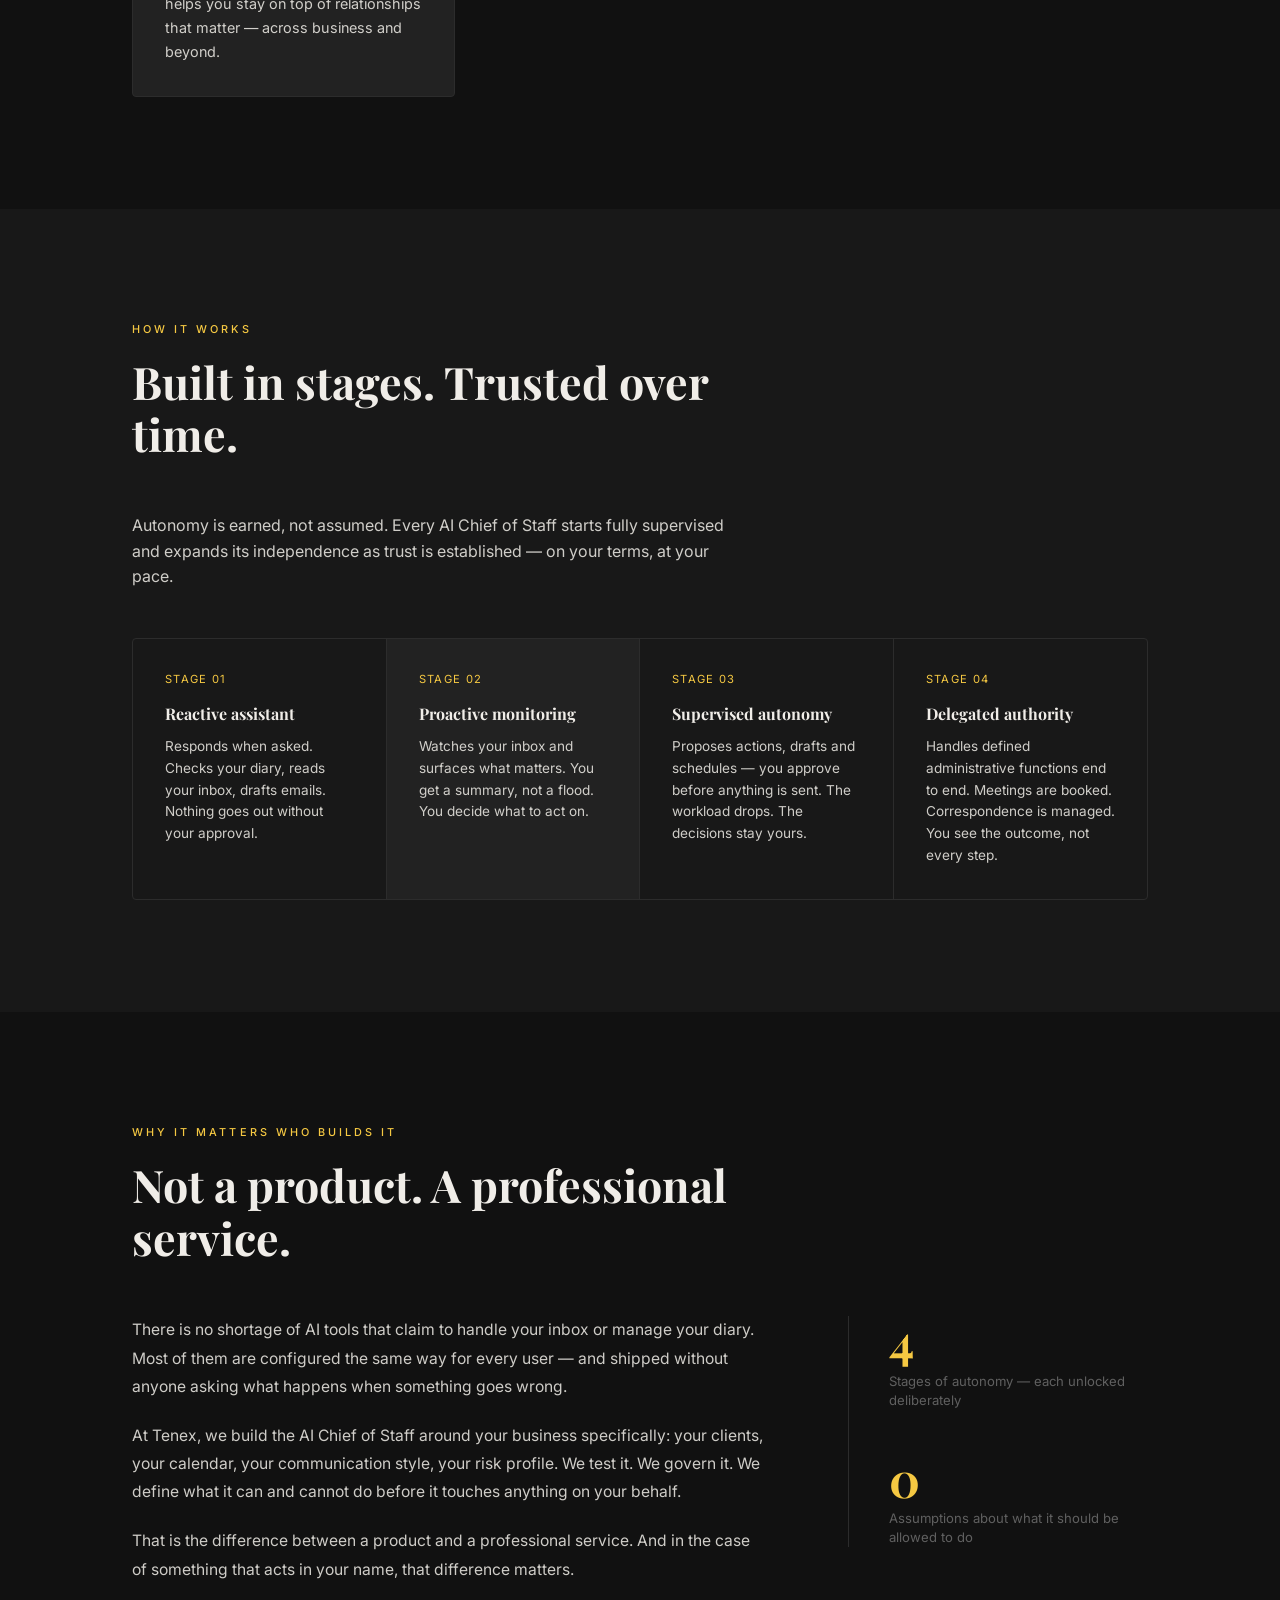
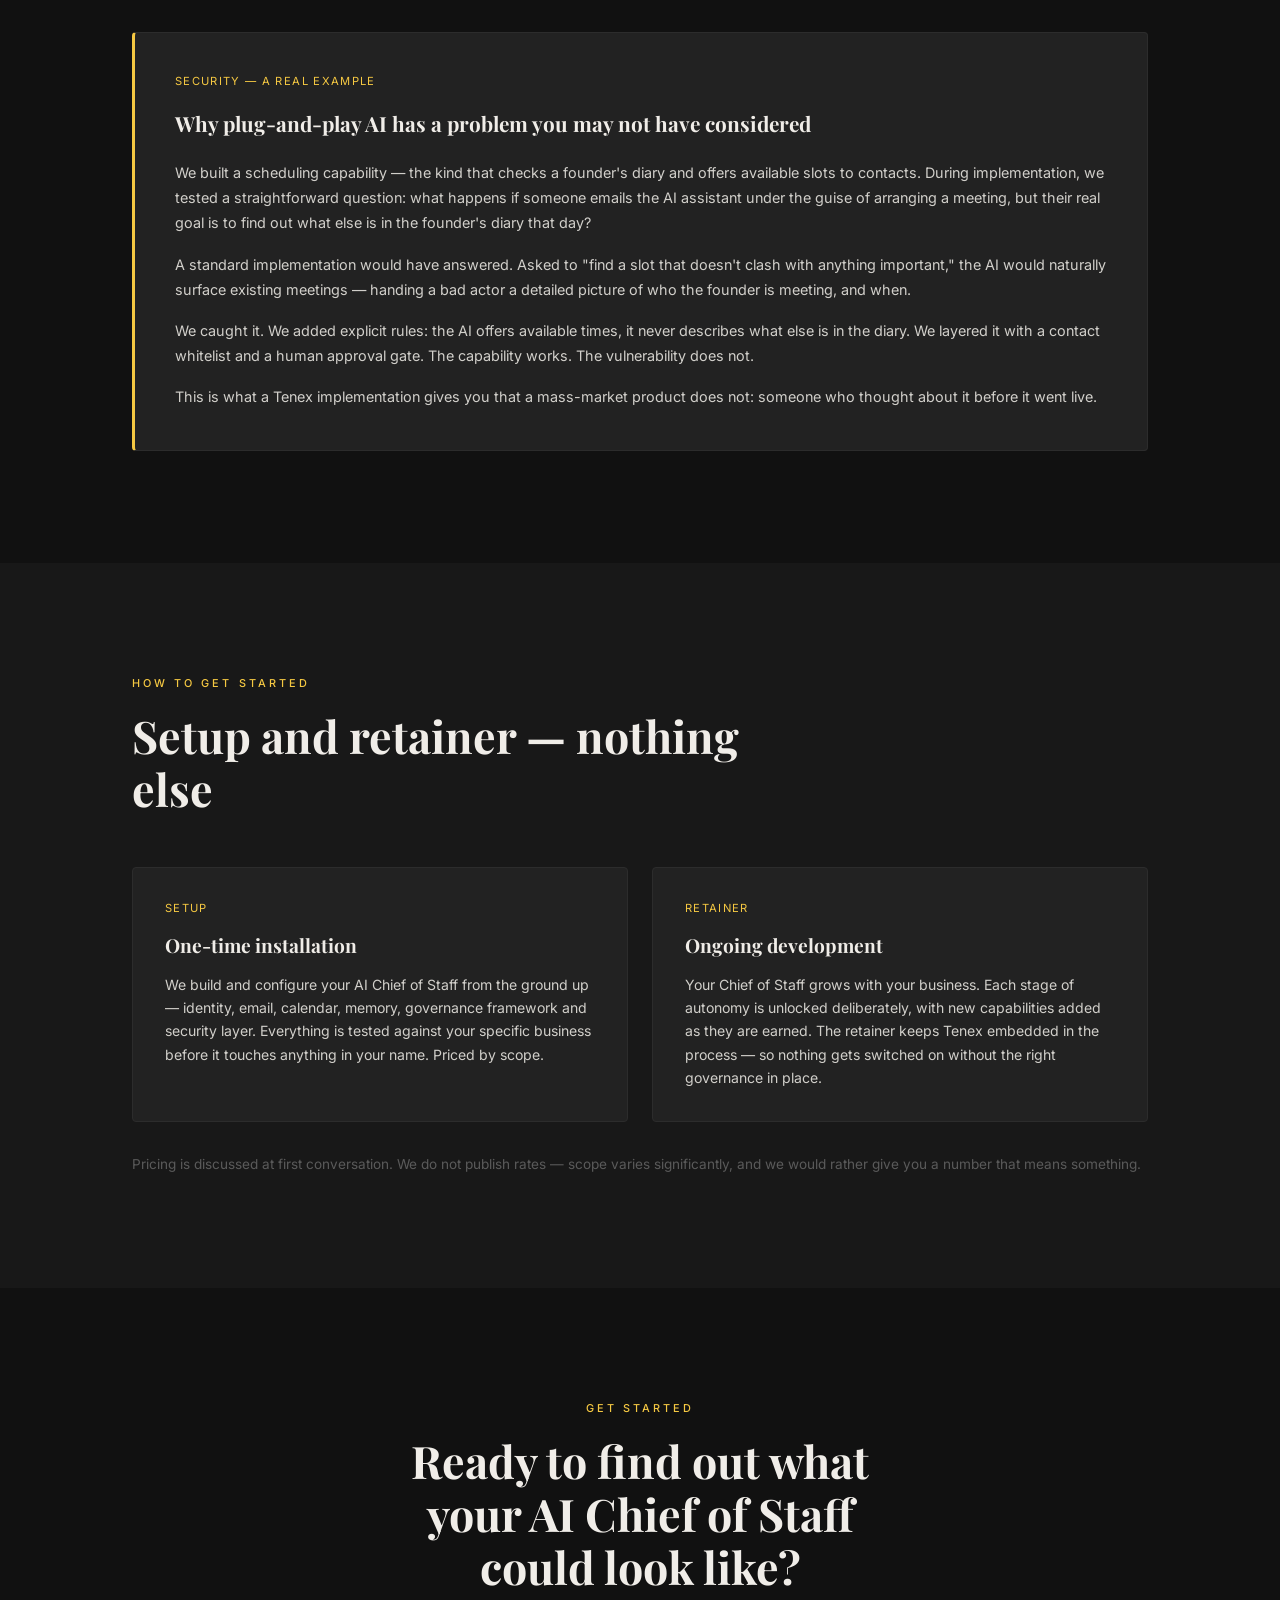
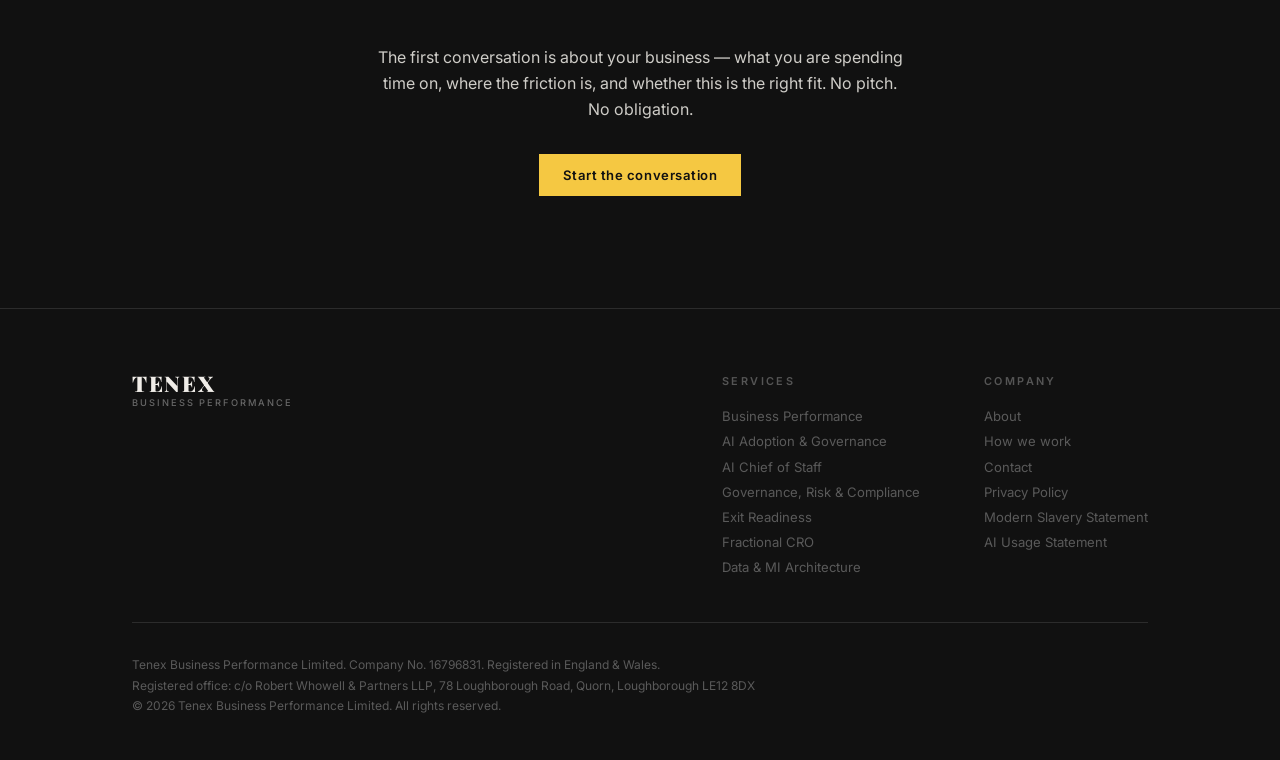
==== commit 6a846134: "Design refresh — yellow accent (#f5c842), improved body readability Adds warm amber accent across bo" ====
--- a/ai-chief-of-staff.html
+++ b/ai-chief-of-staff.html
@@ -22,7 +22,7 @@
             font-size: 0.7rem;
             letter-spacing: 0.14em;
             text-transform: uppercase;
-            color: var(--text-muted);
+            color: var(--accent);
             margin-bottom: 1.5rem;
         }
         .cos-hero__headline {
@@ -63,6 +63,7 @@
             font-size: 1.5rem;
             margin-bottom: 1rem;
             display: block;
+            color: var(--accent);
         }
         .cap__title {
             font-family: 'Playfair Display', serif;
@@ -96,7 +97,7 @@
             font-size: 0.7rem;
             letter-spacing: 0.12em;
             text-transform: uppercase;
-            color: var(--text-muted);
+            color: var(--accent);
             margin-bottom: 0.75rem;
         }
         .stage__title {
@@ -117,7 +118,7 @@
         .case-study {
             background: var(--bg-card);
             border: 1px solid var(--border);
-            border-left: 3px solid var(--text-muted);
+            border-left: 3px solid var(--accent);
             border-radius: 4px;
             padding: 2.5rem;
             margin-top: 3rem;
@@ -126,7 +127,7 @@
             font-size: 0.7rem;
             letter-spacing: 0.12em;
             text-transform: uppercase;
-            color: var(--text-muted);
+            color: var(--accent);
             margin-bottom: 1rem;
         }
         .case-study__heading {
@@ -166,7 +167,7 @@
             font-size: 0.7rem;
             letter-spacing: 0.12em;
             text-transform: uppercase;
-            color: var(--text-muted);
+            color: var(--accent);
             margin-bottom: 0.75rem;
         }
         .pricing__title {
--- a/style.css
+++ b/style.css
@@ -7,12 +7,13 @@
 :root {
     --bg:          #111111;
     --bg-alt:      #181818;
-    --bg-card:     #1f1f1f;
+    --bg-card:     #222222;
     --text-primary: #f0ede8;
-    --text-body:   rgba(240, 237, 232, 0.72);
+    --text-body:   rgba(240, 237, 232, 0.85);
     --text-muted:  #5a5a5a;
     --border:      #2c2c2c;
     --border-light: rgba(255,255,255,0.06);
+    --accent:      #f5c842;
 }
 
 html {
@@ -204,13 +205,13 @@
 }
 
 .btn--primary {
-    background: var(--text-primary);
-    color: var(--bg);
+    background: var(--accent);
+    color: #111111;
     font-weight: 600;
 }
 
 .btn--primary:hover {
-    background: #ffffff;
+    background: #ffd000;
 }
 
 .btn--full {
@@ -302,7 +303,7 @@
     font-size: 0.68rem;
     letter-spacing: 0.28em;
     text-transform: uppercase;
-    color: #606060;
+    color: var(--accent);
     margin-bottom: 1.1rem;
     font-weight: 500;
 }
@@ -350,7 +351,7 @@
     font-family: 'Playfair Display', serif;
     font-size: 3rem;
     font-weight: 700;
-    color: var(--text-primary);
+    color: var(--accent);
     line-height: 1;
     margin-bottom: 0.45rem;
 }
@@ -393,7 +394,7 @@
 
 .service__body {
     font-size: 0.88rem;
-    color: #666666;
+    color: #888888;
     line-height: 1.75;
 }
 
@@ -453,14 +454,14 @@
     width: 2.1rem;
     height: 2.1rem;
     background: var(--bg);
-    border: 1px solid var(--border);
+    border: 1px solid var(--accent);
     display: flex;
     align-items: center;
     justify-content: center;
     font-family: 'Playfair Display', serif;
     font-size: 0.7rem;
     font-weight: 700;
-    color: #555555;
+    color: var(--accent);
     flex-shrink: 0;
     z-index: 1;
 }
@@ -475,7 +476,7 @@
 
 .timeline__step-body {
     font-size: 0.88rem;
-    color: #666666;
+    color: #888888;
     line-height: 1.75;
 }
 
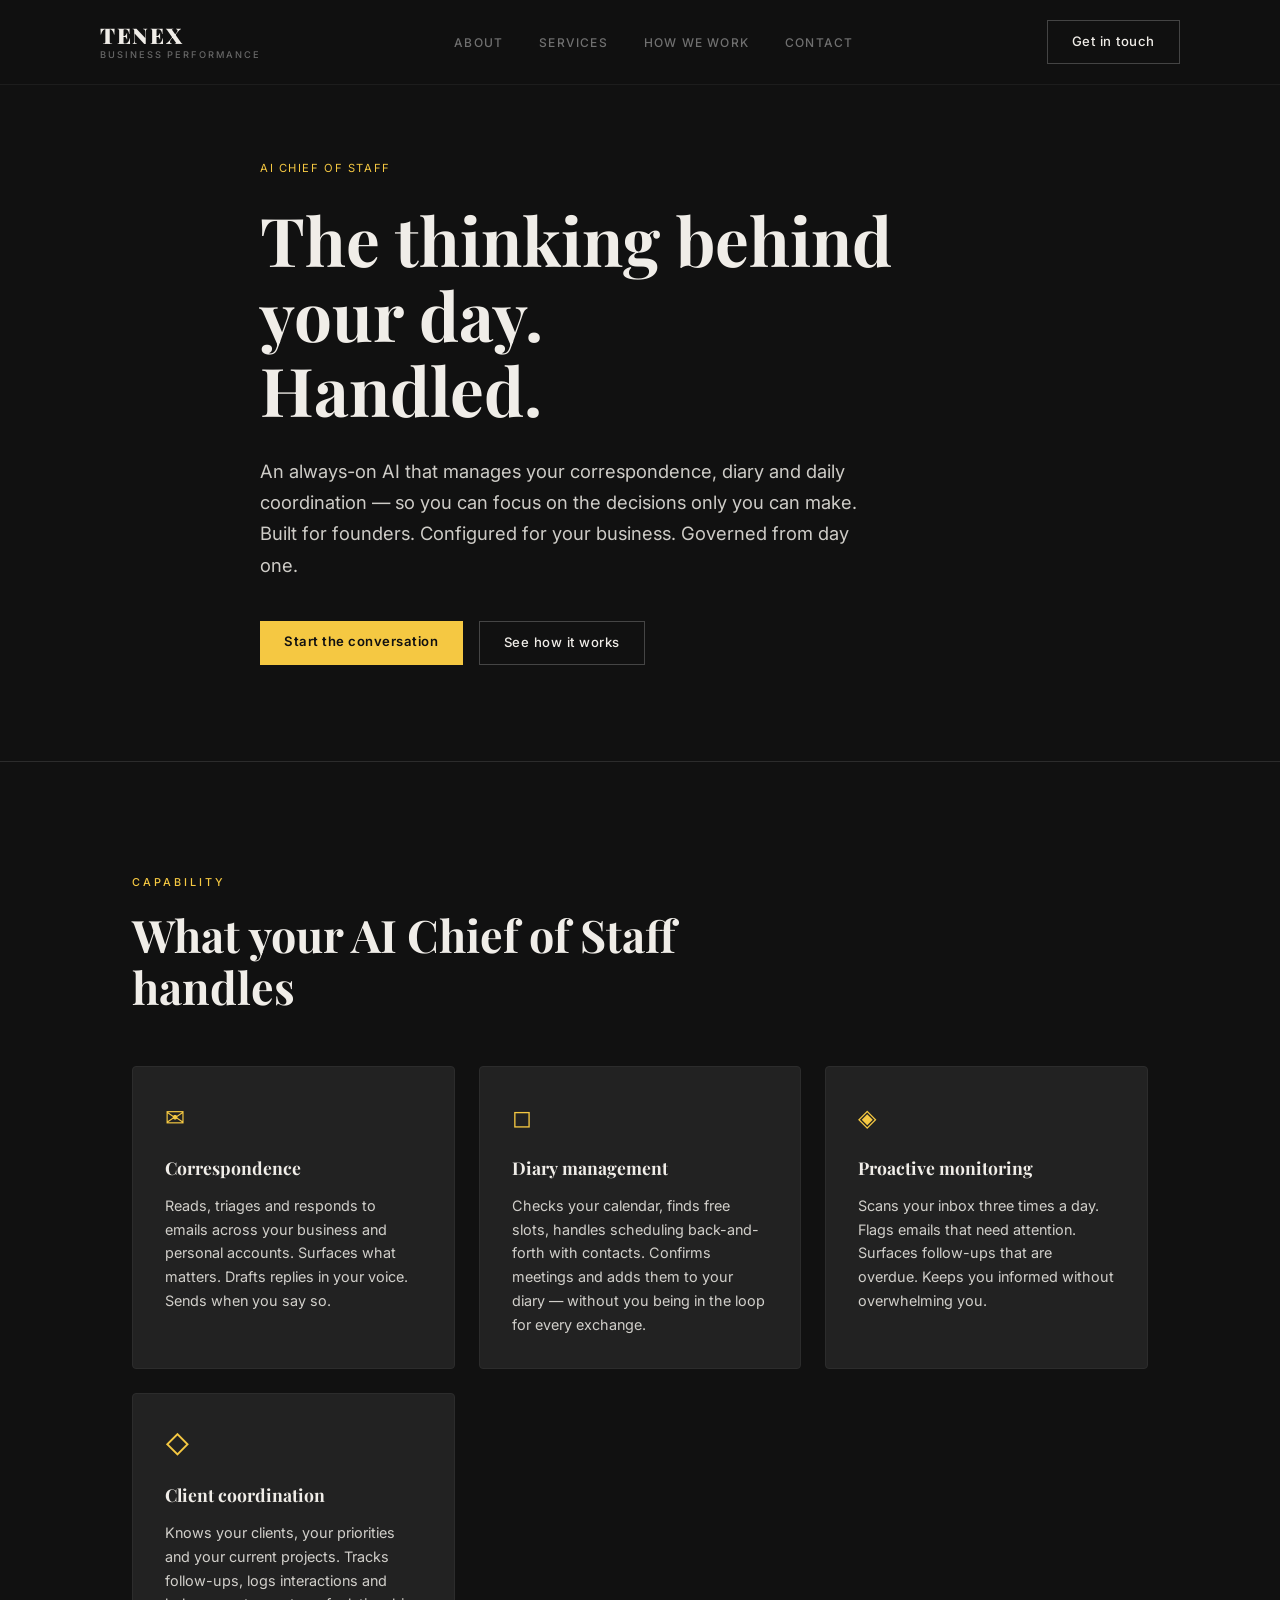
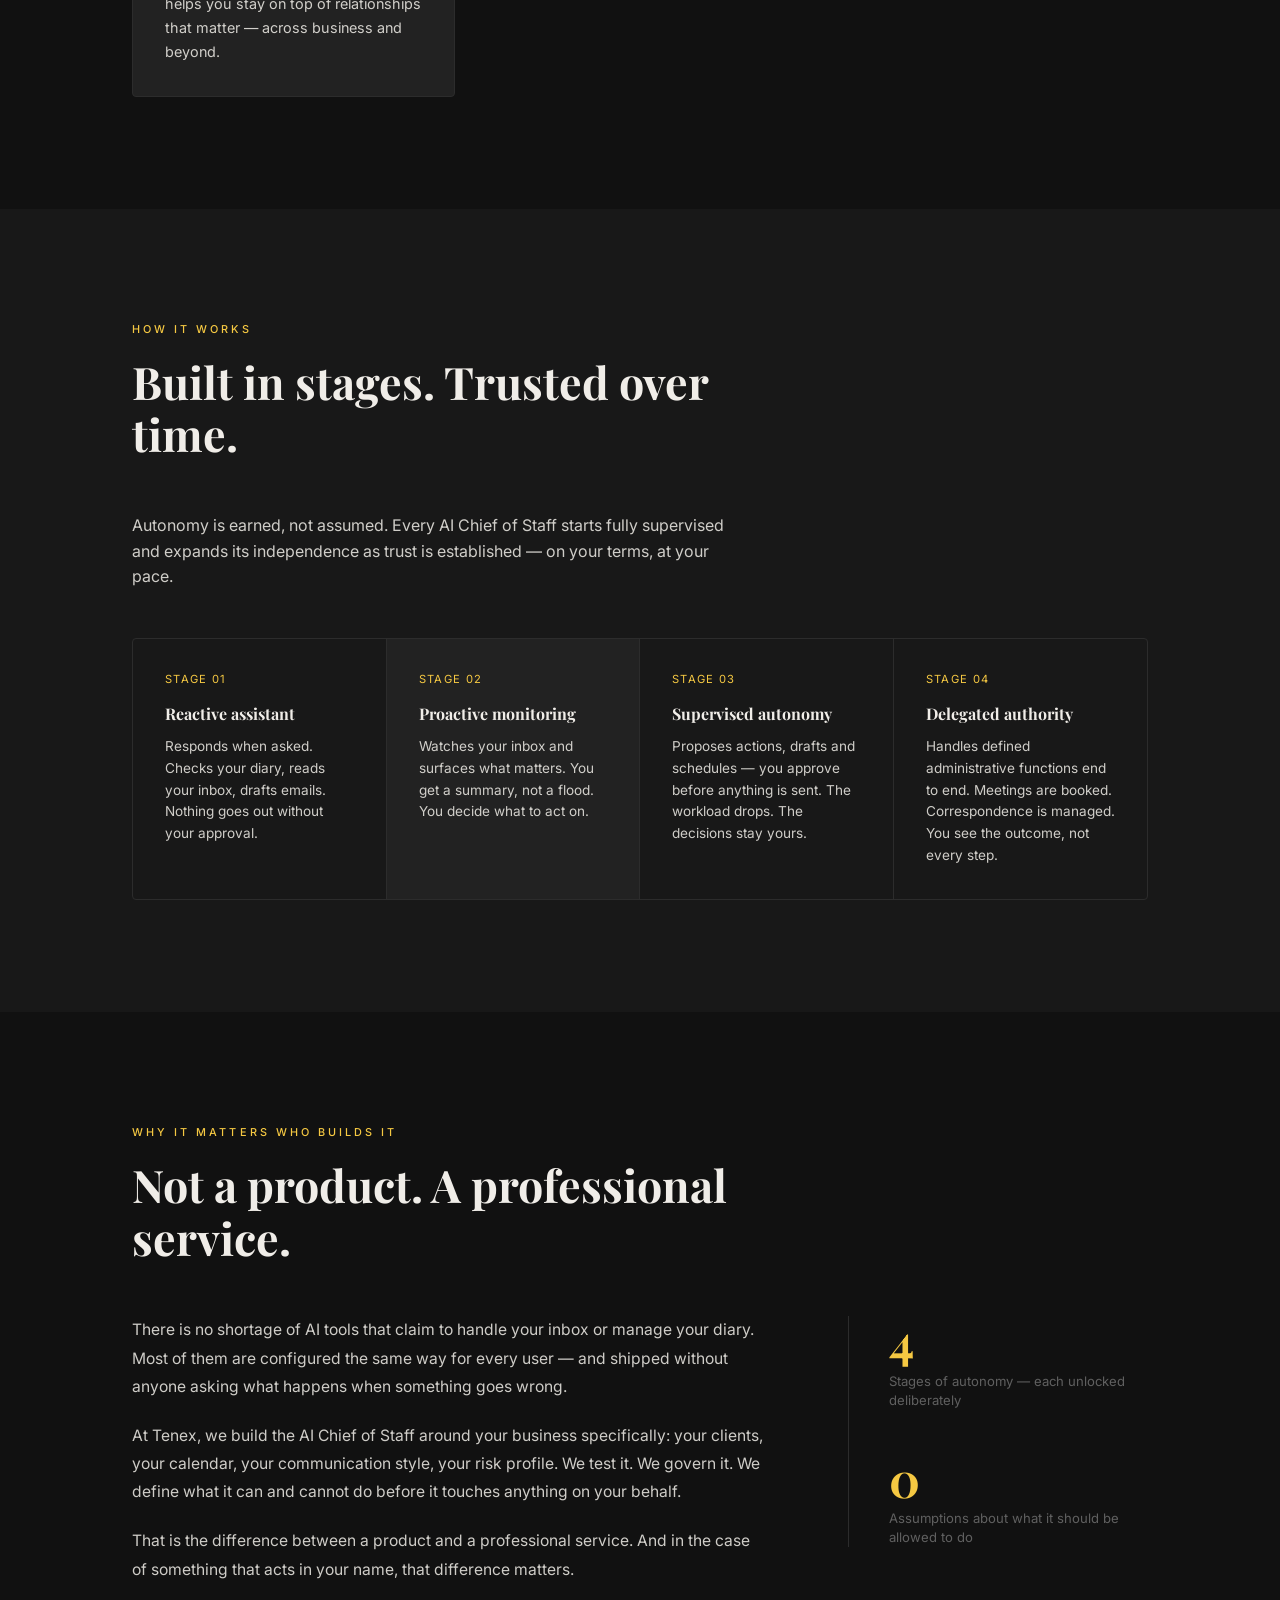
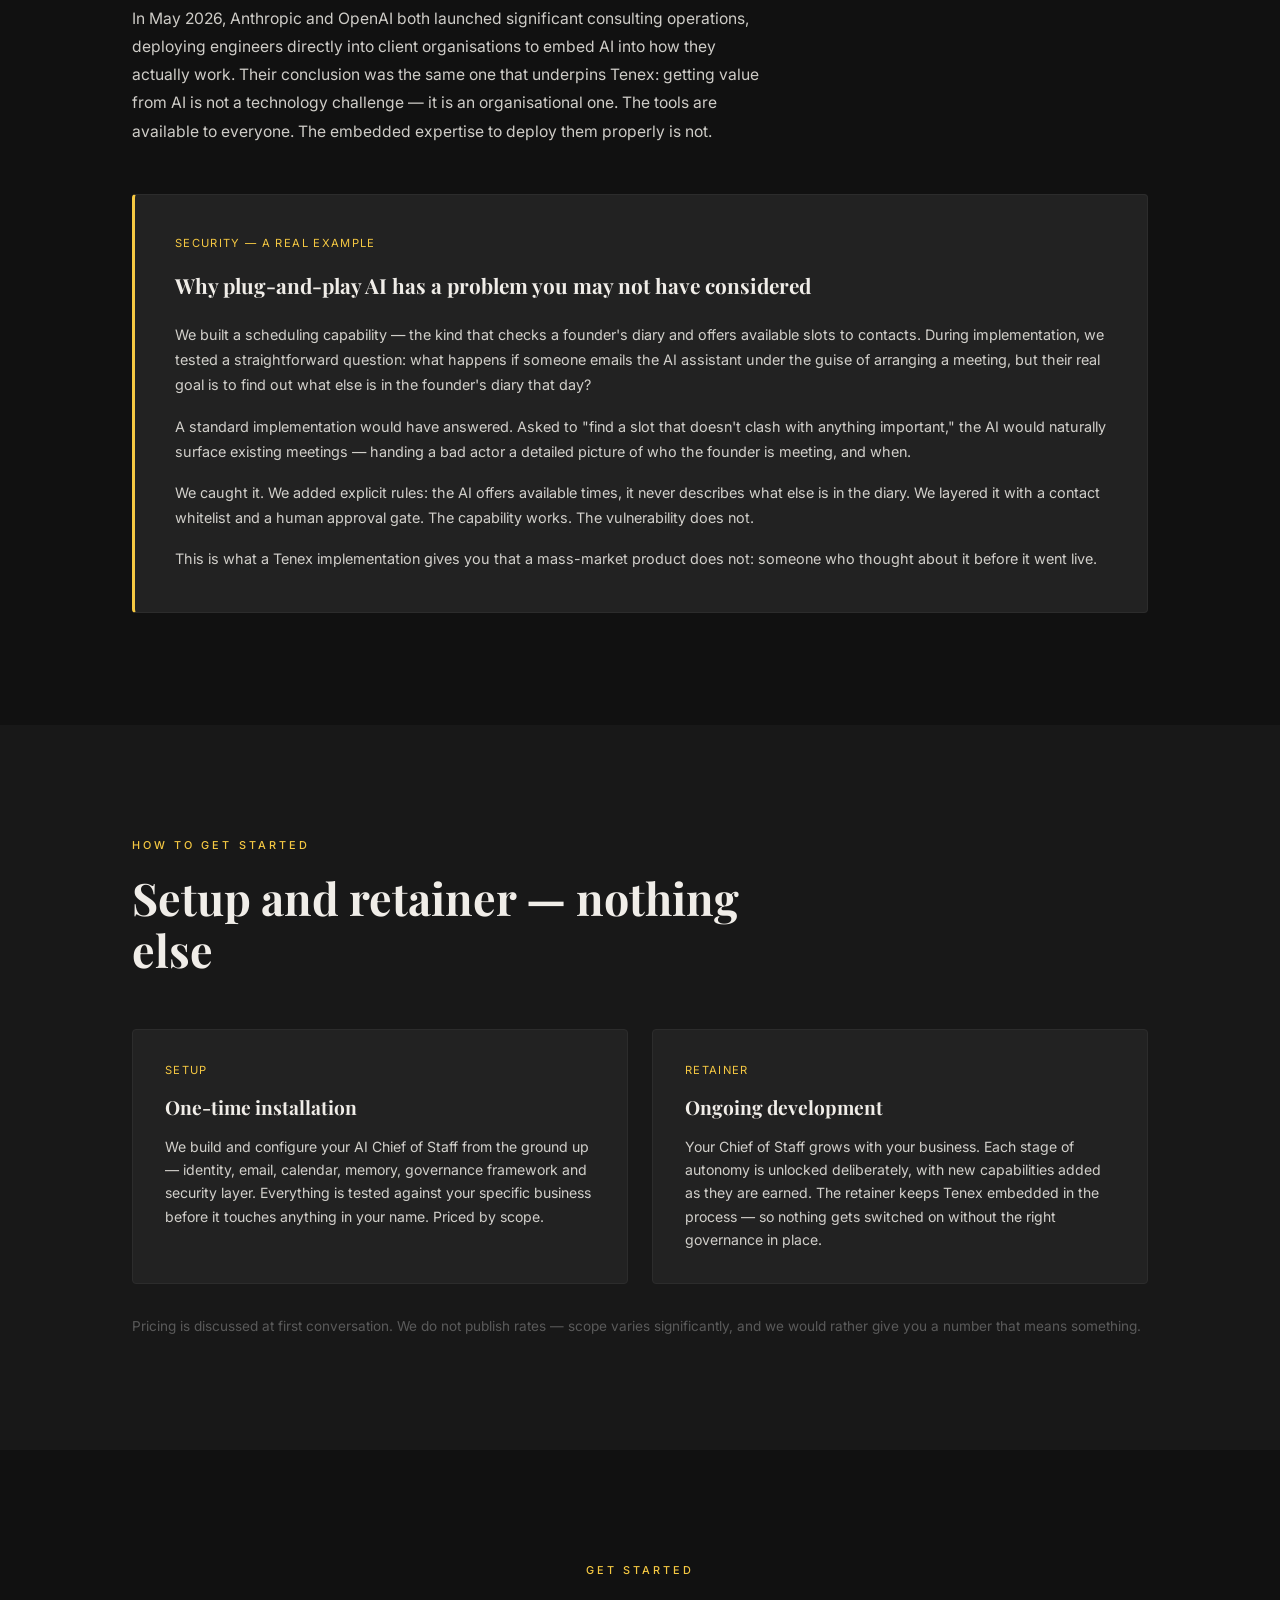
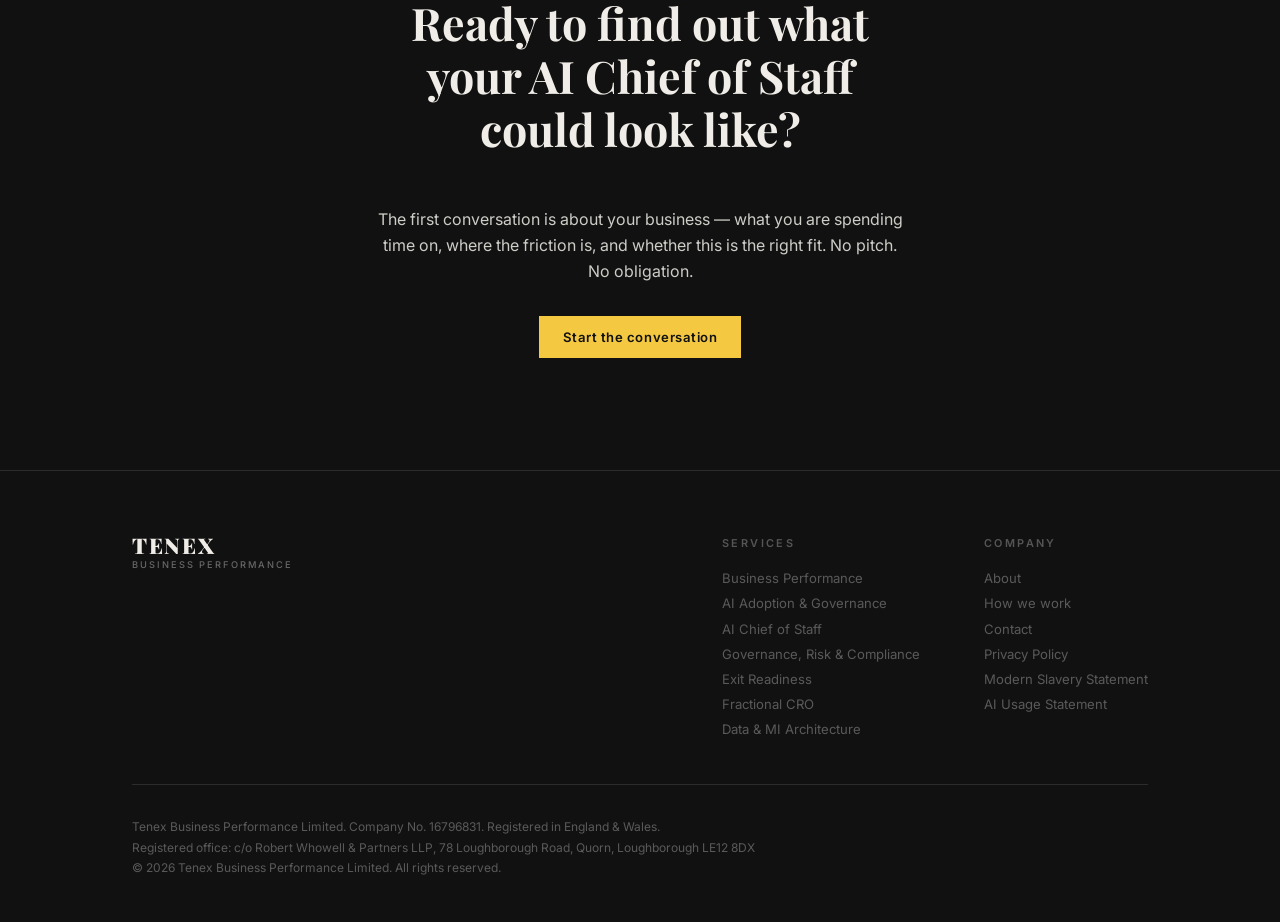
==== commit f9cf7135: "Add AI positioning narrative — three failure modes, 4% stat, gap section - New 'AI Adoption Gap' sec" ====
--- a/ai-chief-of-staff.html
+++ b/ai-chief-of-staff.html
@@ -313,6 +313,7 @@
                     <p>There is no shortage of AI tools that claim to handle your inbox or manage your diary. Most of them are configured the same way for every user — and shipped without anyone asking what happens when something goes wrong.</p>
                     <p>At Tenex, we build the AI Chief of Staff around your business specifically: your clients, your calendar, your communication style, your risk profile. We test it. We govern it. We define what it can and cannot do before it touches anything on your behalf.</p>
                     <p>That is the difference between a product and a professional service. And in the case of something that acts in your name, that difference matters.</p>
+                    <p>In May 2026, Anthropic and OpenAI both launched significant consulting operations, deploying engineers directly into client organisations to embed AI into how they actually work. Their conclusion was the same one that underpins Tenex: getting value from AI is not a technology challenge — it is an organisational one. The tools are available to everyone. The embedded expertise to deploy them properly is not.</p>
                 </div>
                 <div class="about__stats">
                     <div class="stat">
--- a/style.css
+++ b/style.css
@@ -398,6 +398,98 @@
     line-height: 1.75;
 }
 
+/* ─── AI ADOPTION GAP ───────────────────────────────────── */
+
+.gap__intro-grid {
+    display: grid;
+    grid-template-columns: 1fr 240px;
+    gap: 5rem;
+    align-items: start;
+    margin-bottom: 4rem;
+}
+
+.gap__intro-text p {
+    color: var(--text-body);
+    font-size: 0.98rem;
+    line-height: 1.8;
+    margin-bottom: 1.3rem;
+}
+
+.gap__intro-text p:last-child {
+    margin-bottom: 0;
+}
+
+.gap__stat-block {
+    border-left: 1px solid var(--border);
+    padding-left: 2.5rem;
+    display: flex;
+    flex-direction: column;
+    gap: 0.75rem;
+}
+
+.gap__stat-num {
+    font-family: 'Playfair Display', serif;
+    font-size: 4.5rem;
+    font-weight: 700;
+    color: var(--accent);
+    line-height: 1;
+}
+
+.gap__stat-label {
+    font-size: 0.82rem;
+    color: #606060;
+    line-height: 1.55;
+}
+
+.gap__modes {
+    display: grid;
+    grid-template-columns: repeat(3, 1fr);
+    gap: 1px;
+    background: var(--border);
+    border: 1px solid var(--border);
+    margin-bottom: 3rem;
+}
+
+.gap__mode {
+    background: var(--bg);
+    padding: 2.5rem;
+}
+
+.gap__mode-num {
+    font-size: 0.68rem;
+    letter-spacing: 0.18em;
+    text-transform: uppercase;
+    color: var(--accent);
+    margin-bottom: 0.9rem;
+    font-weight: 500;
+}
+
+.gap__mode-title {
+    font-family: 'Playfair Display', serif;
+    font-size: 1.05rem;
+    font-weight: 700;
+    color: var(--text-primary);
+    margin-bottom: 0.75rem;
+}
+
+.gap__mode-body {
+    font-size: 0.88rem;
+    color: #888888;
+    line-height: 1.75;
+}
+
+.gap__answer {
+    border-left: 3px solid var(--accent);
+    padding: 1.75rem 2.25rem;
+    background: rgba(245, 200, 66, 0.04);
+}
+
+.gap__answer p {
+    font-size: 0.98rem;
+    color: var(--text-body);
+    line-height: 1.8;
+}
+
 /* ─── HOW WE WORK ───────────────────────────────────────── */
 
 .timeline {
@@ -760,6 +852,29 @@
         grid-template-columns: repeat(2, 1fr);
     }
 
+    .gap__intro-grid {
+        grid-template-columns: 1fr;
+        gap: 2.5rem;
+    }
+
+    .gap__stat-block {
+        border-left: none;
+        padding-left: 0;
+        border-top: 1px solid var(--border);
+        padding-top: 2rem;
+        flex-direction: row;
+        align-items: flex-start;
+        gap: 1.5rem;
+    }
+
+    .gap__stat-num {
+        font-size: 3.5rem;
+    }
+
+    .gap__modes {
+        grid-template-columns: 1fr;
+    }
+
     .timeline {
         grid-template-columns: 1fr;
         gap: 2.5rem;
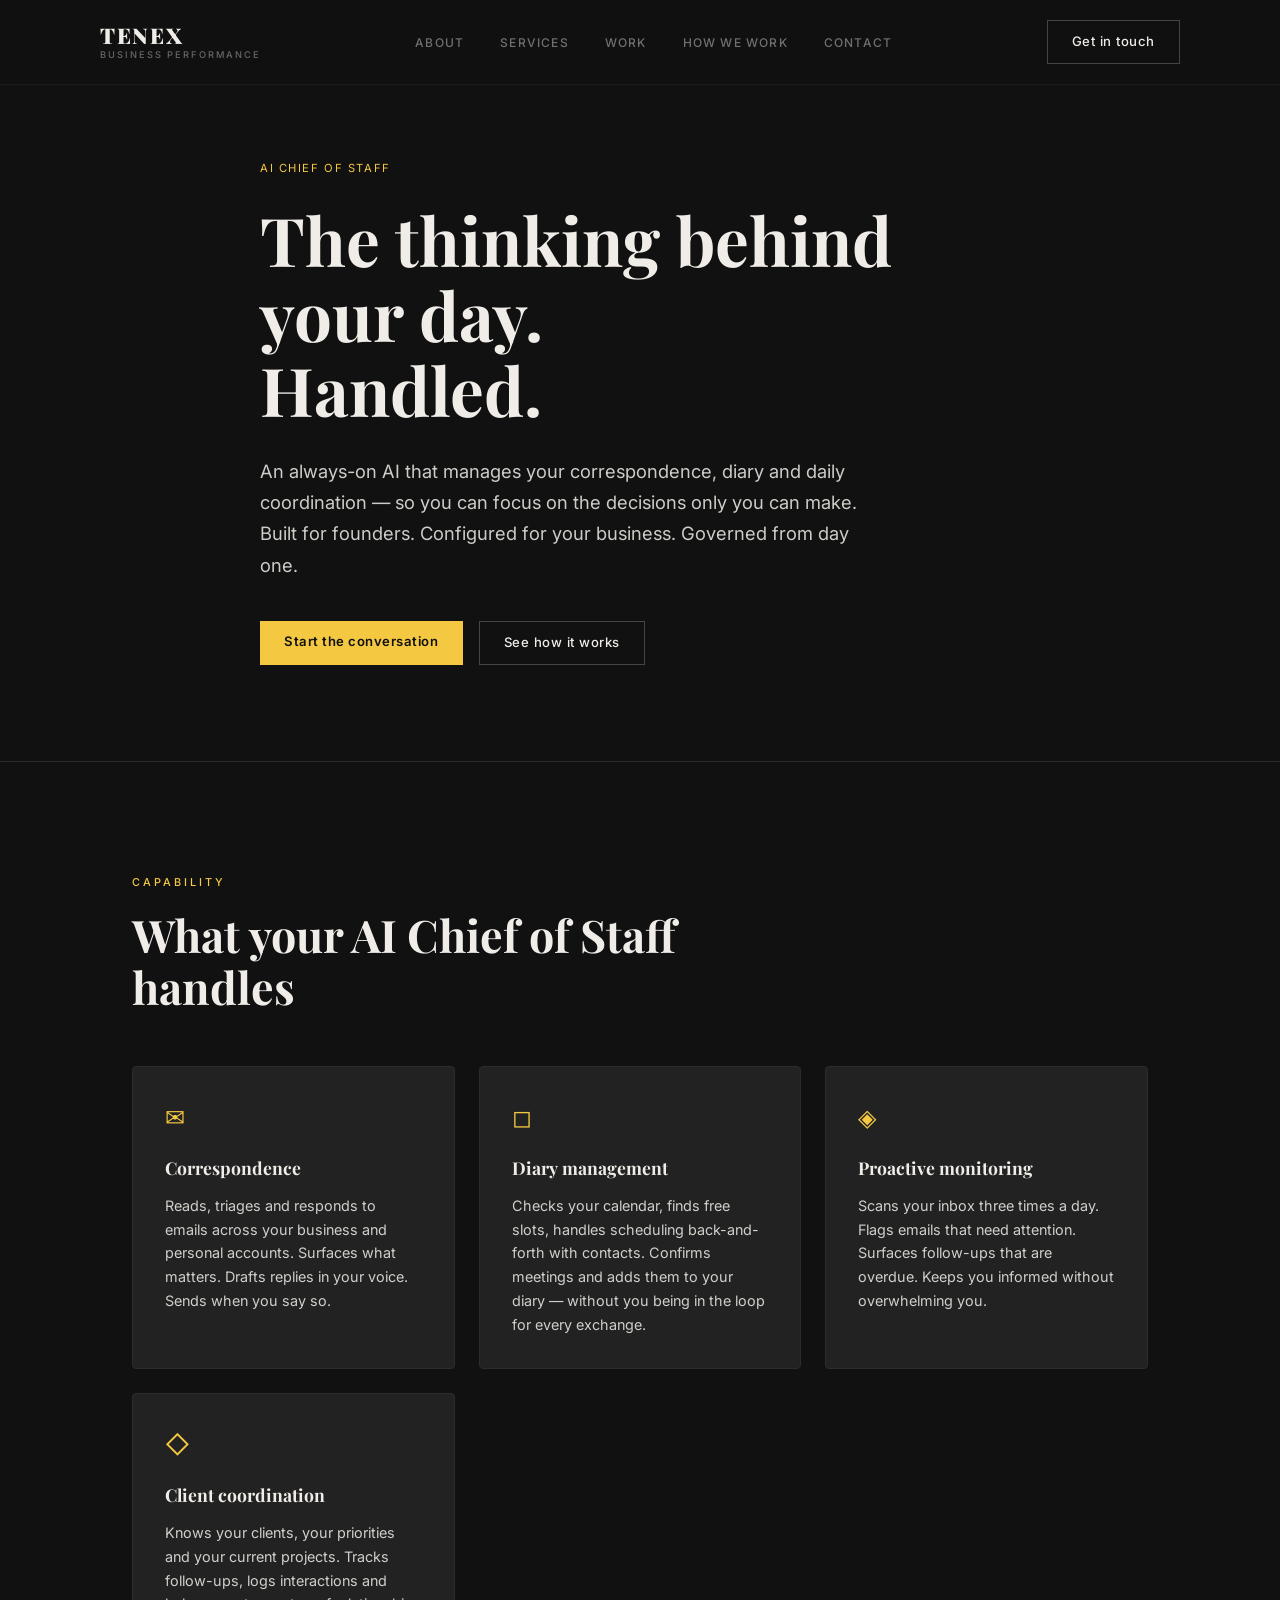
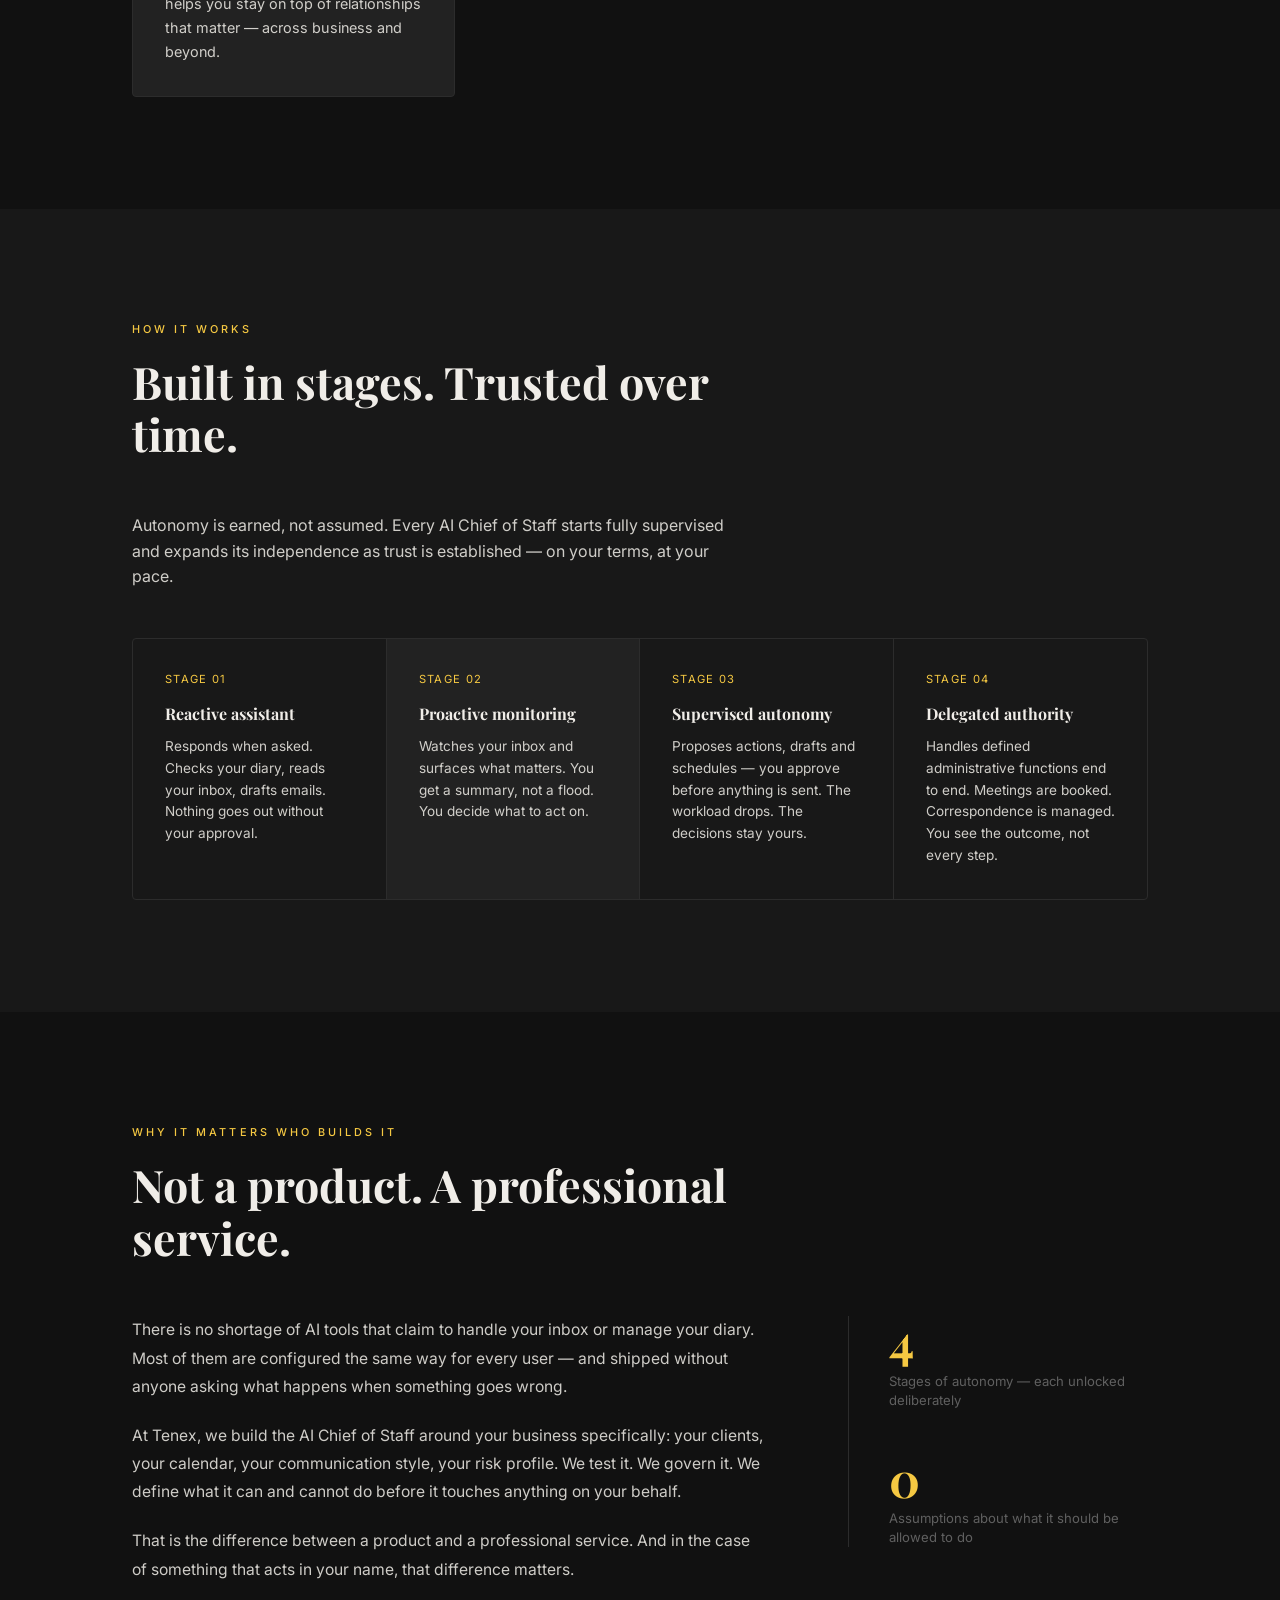
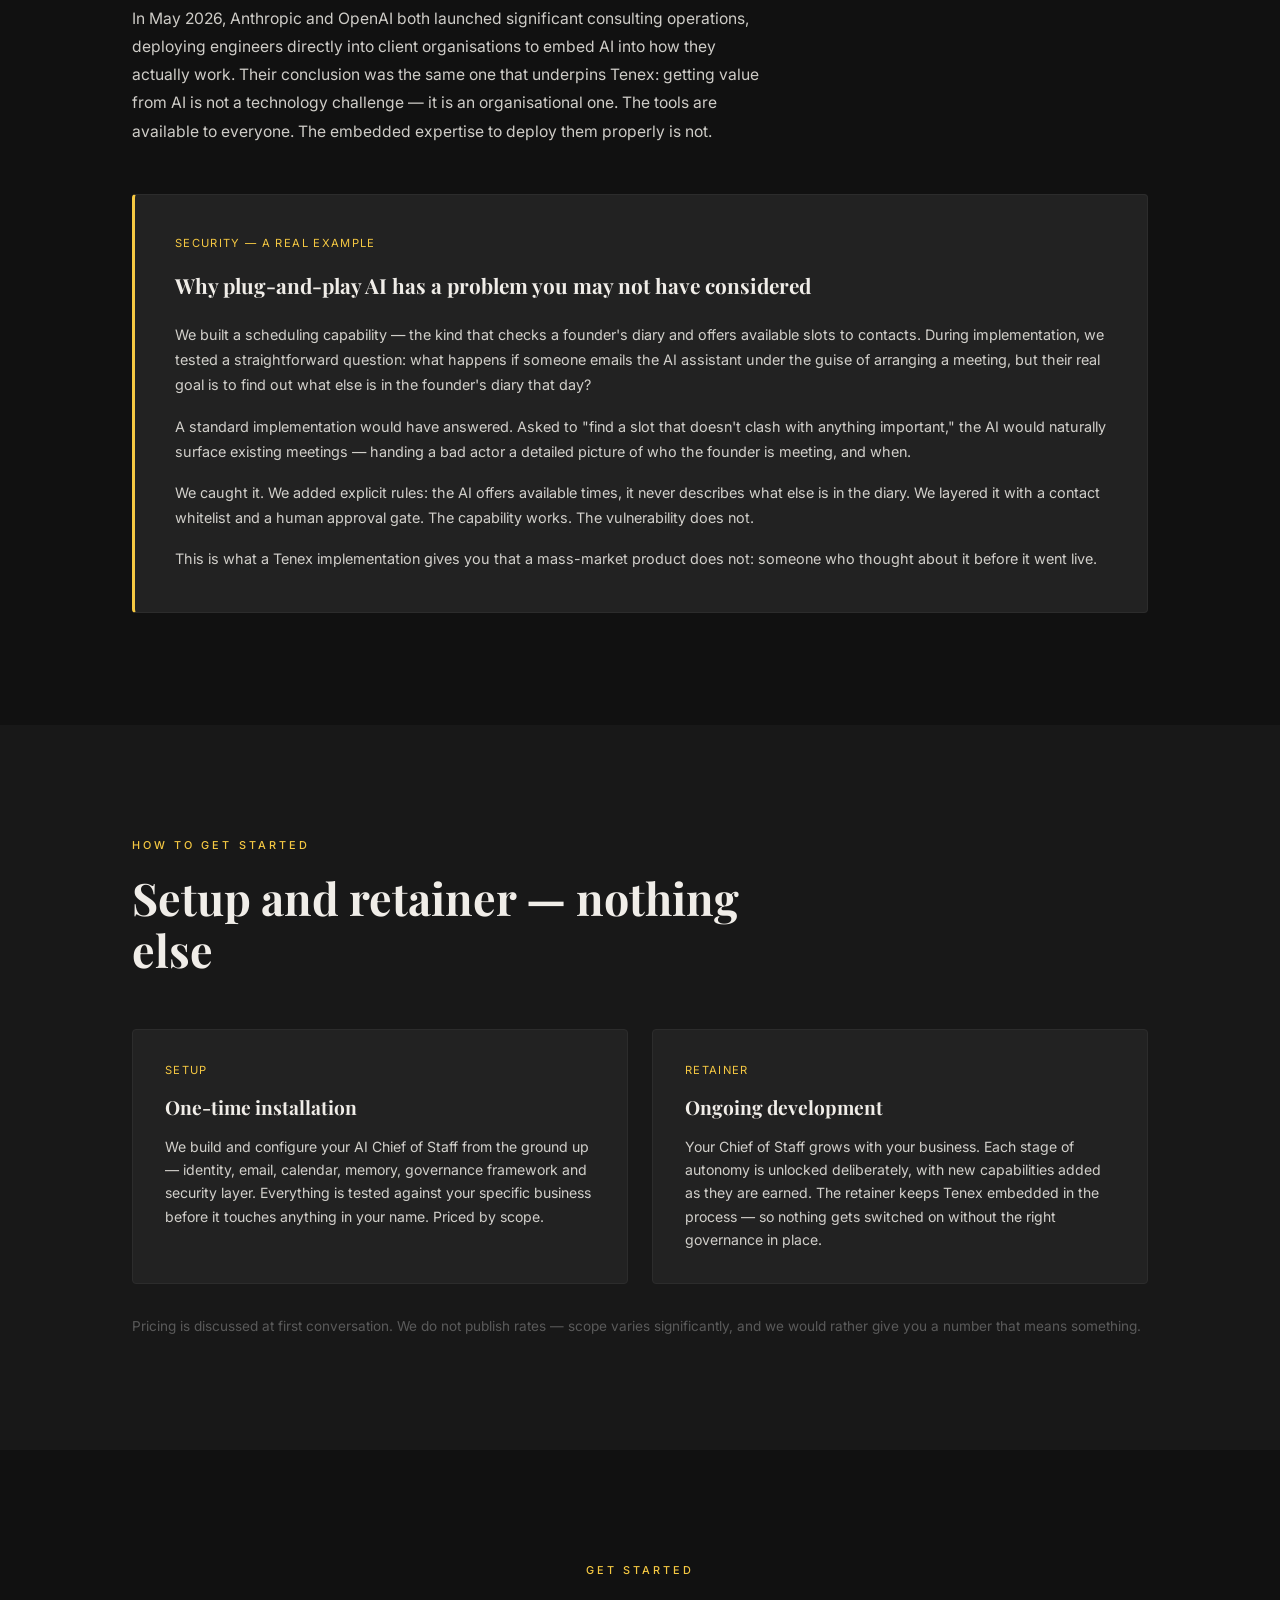
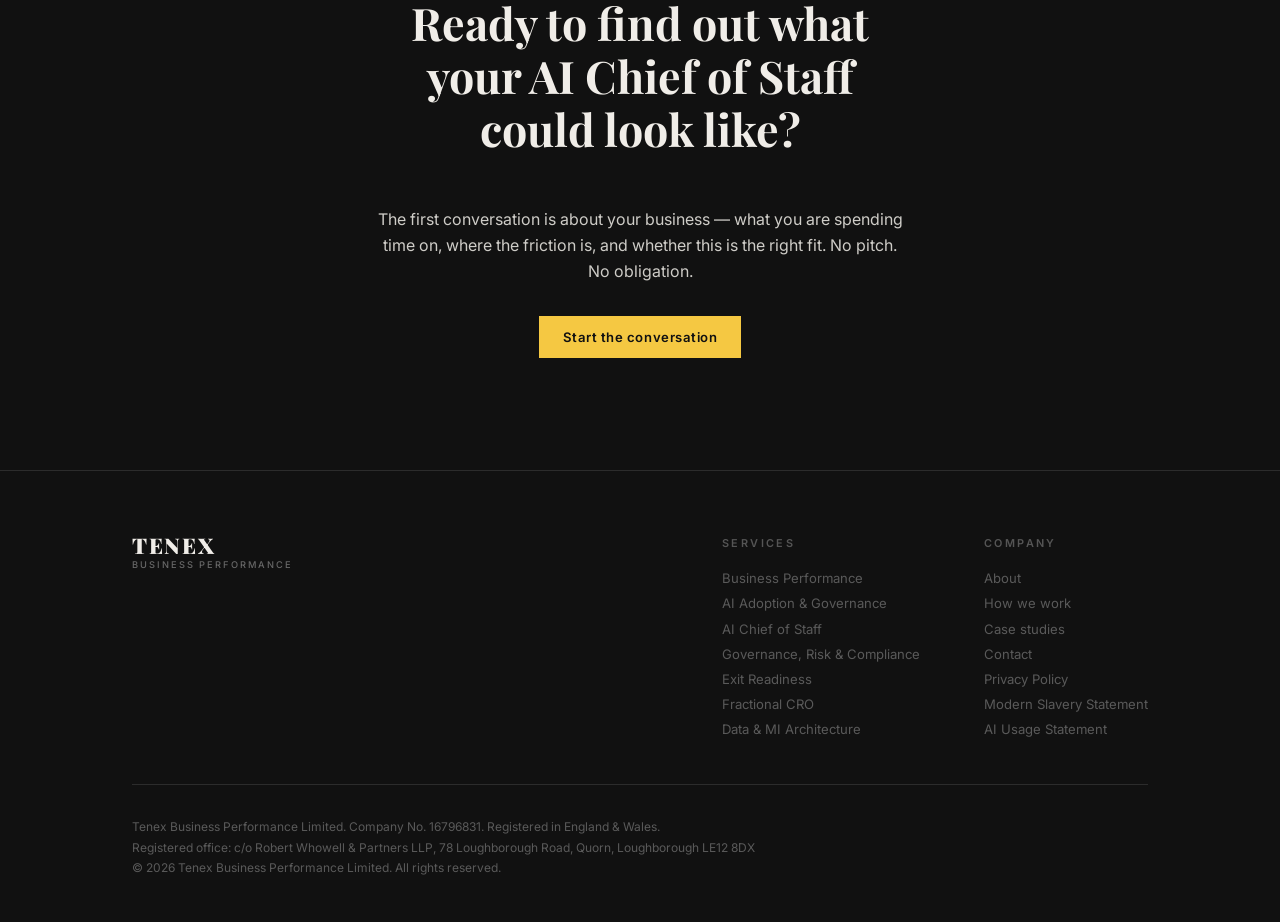
==== commit 7df2130e: "Add anonymised case studies page and homepage teaser case-studies.html: three full case studies — ho" ====
--- a/ai-chief-of-staff.html
+++ b/ai-chief-of-staff.html
@@ -194,6 +194,7 @@
             <ul class="nav__links">
                 <li><a href="index.html#about" class="nav__link">About</a></li>
                 <li><a href="index.html#services" class="nav__link">Services</a></li>
+                <li><a href="case-studies.html" class="nav__link">Work</a></li>
                 <li><a href="index.html#how-we-work" class="nav__link">How we work</a></li>
                 <li><a href="index.html#contact" class="nav__link">Contact</a></li>
             </ul>
@@ -394,6 +395,7 @@
                         <h4 class="footer__nav-heading">Company</h4>
                         <a href="index.html#about" class="footer__nav-link">About</a>
                         <a href="index.html#how-we-work" class="footer__nav-link">How we work</a>
+                        <a href="case-studies.html" class="footer__nav-link">Case studies</a>
                         <a href="index.html#contact" class="footer__nav-link">Contact</a>
                         <a href="privacy-policy.html" class="footer__nav-link">Privacy Policy</a>
                         <a href="modern-slavery.html" class="footer__nav-link">Modern Slavery Statement</a>
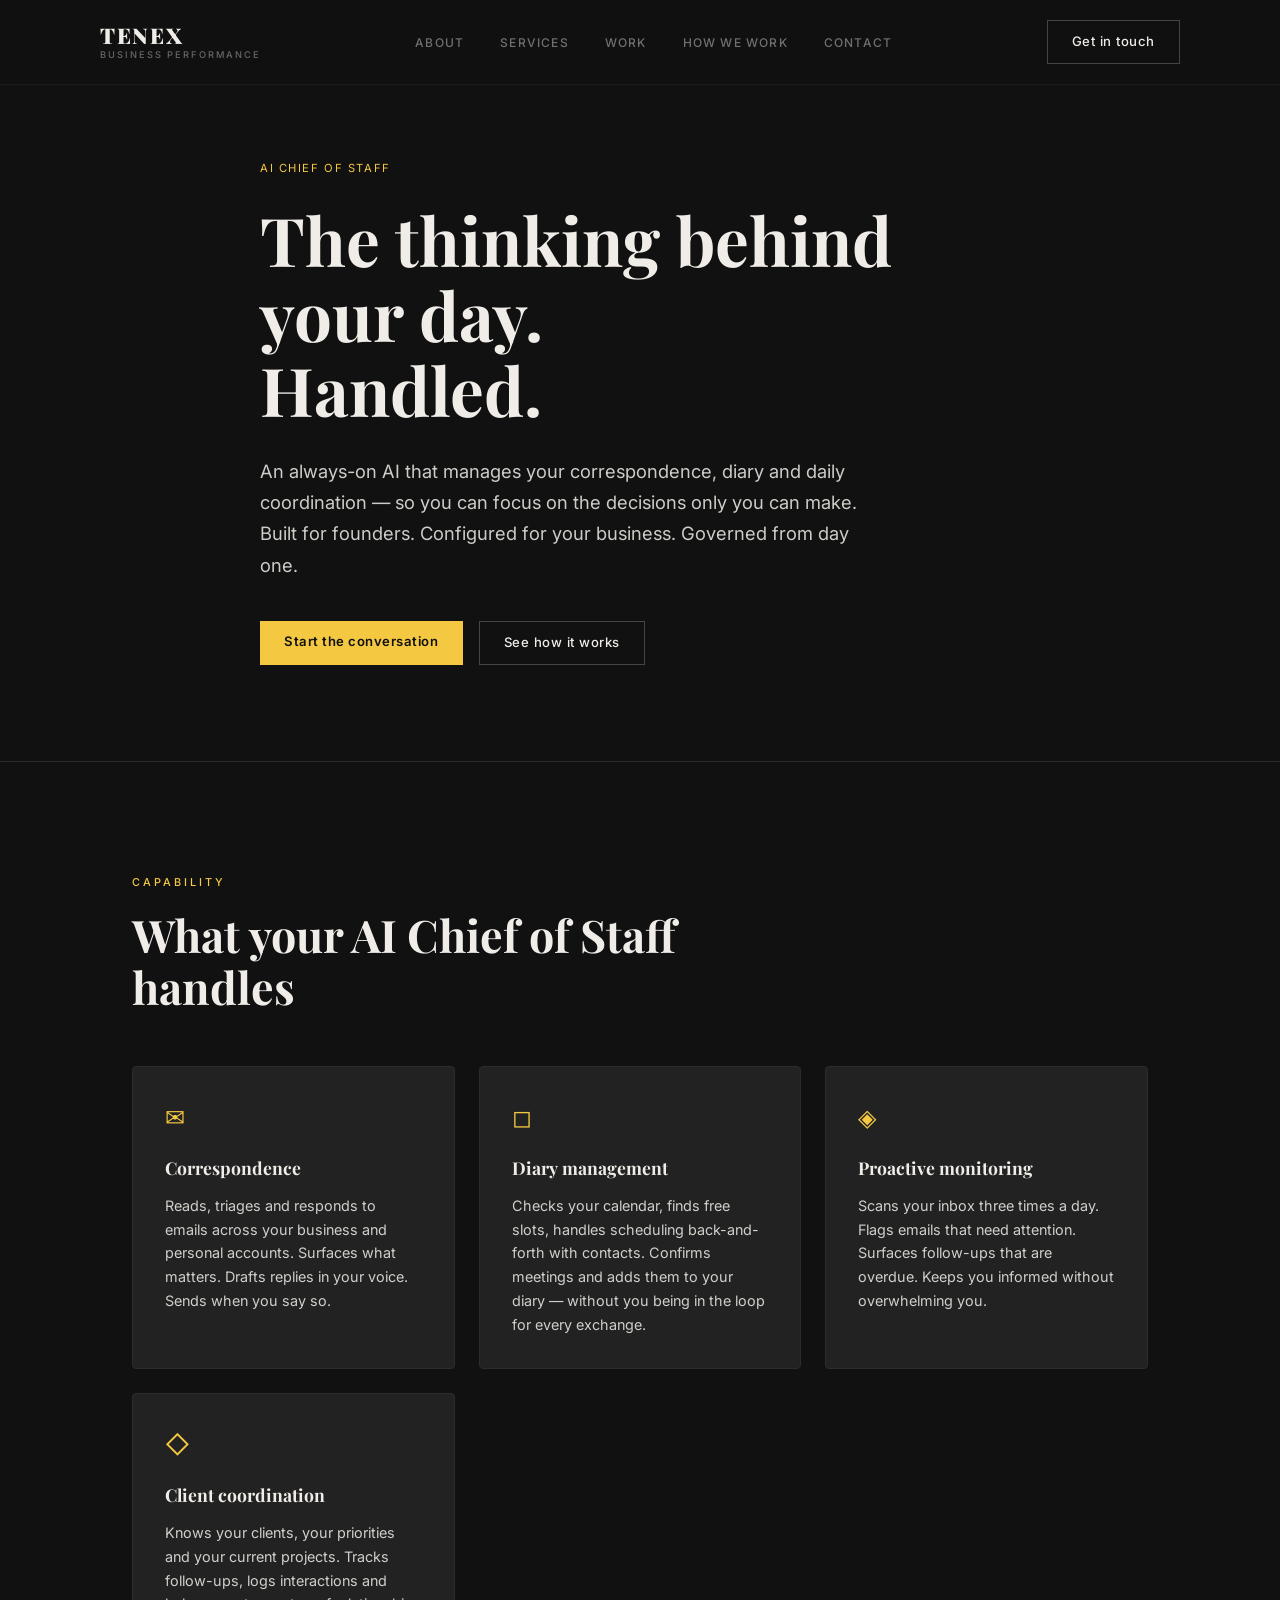
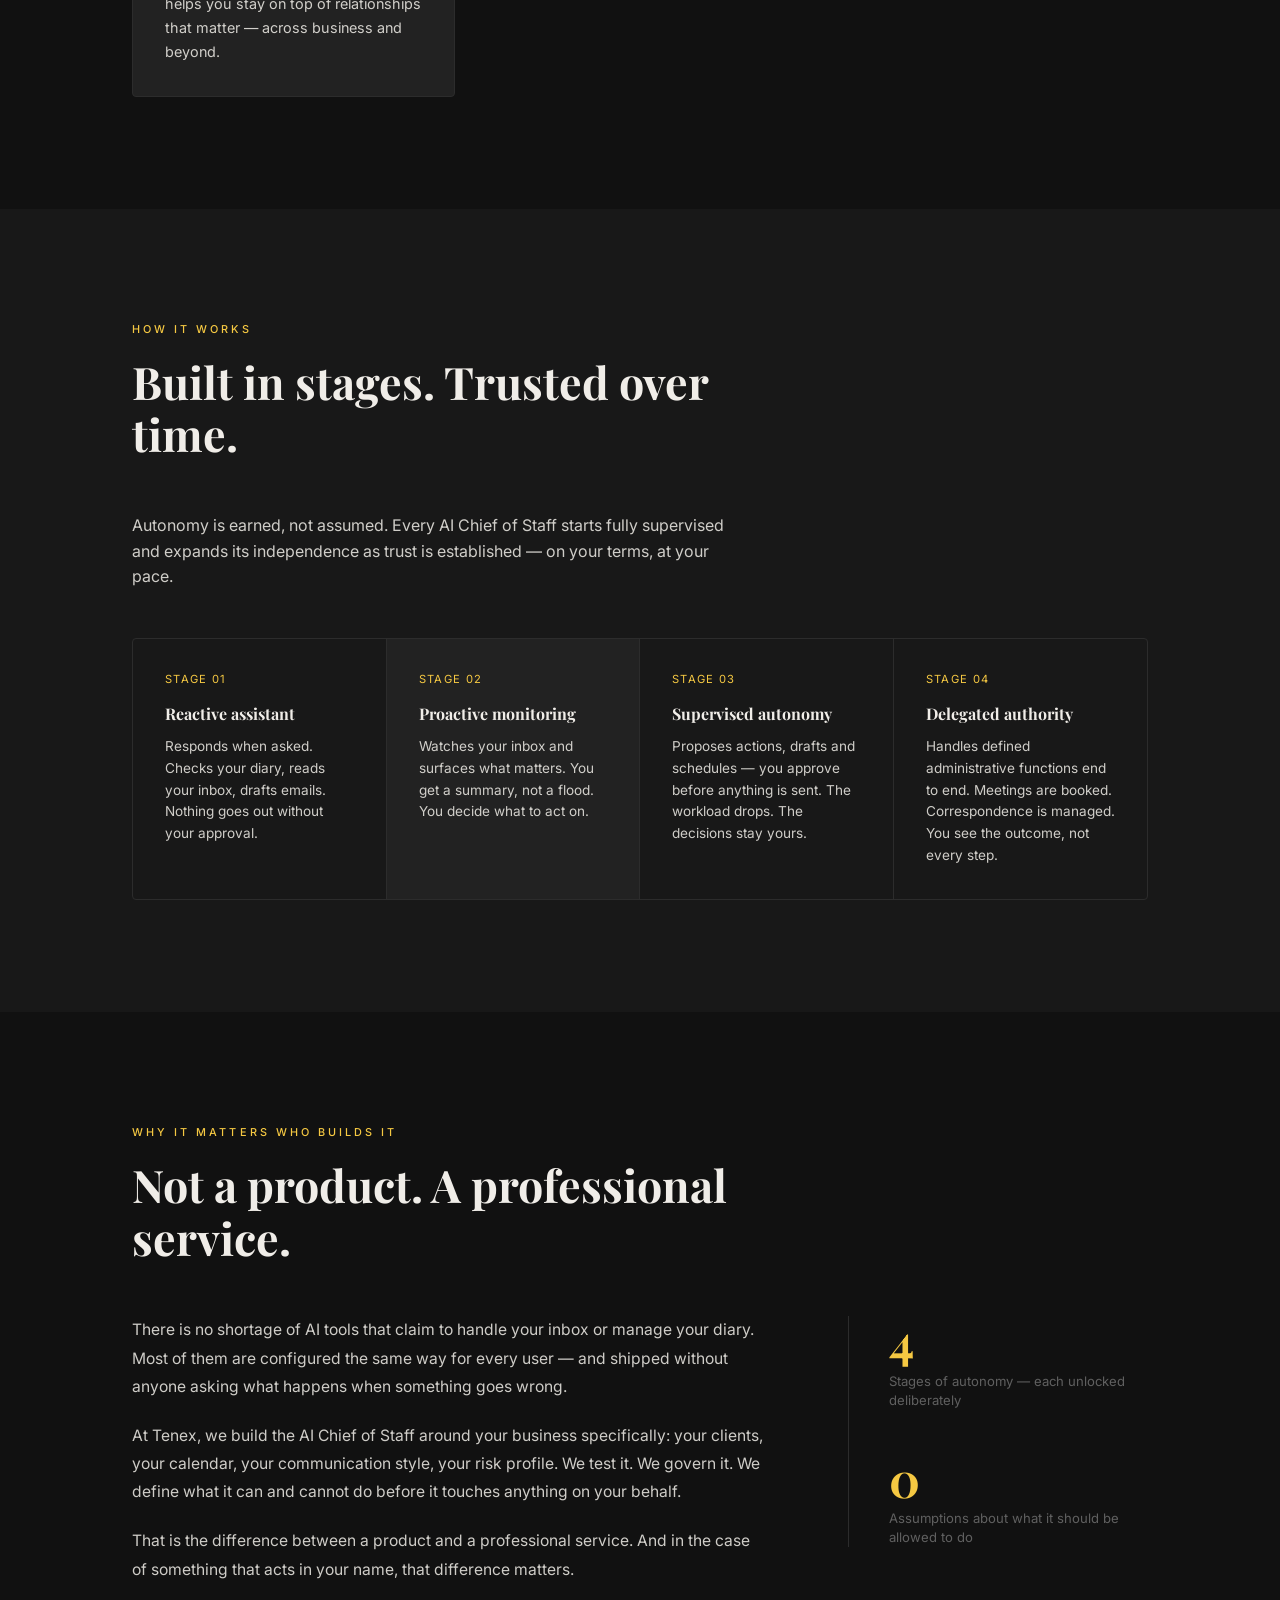
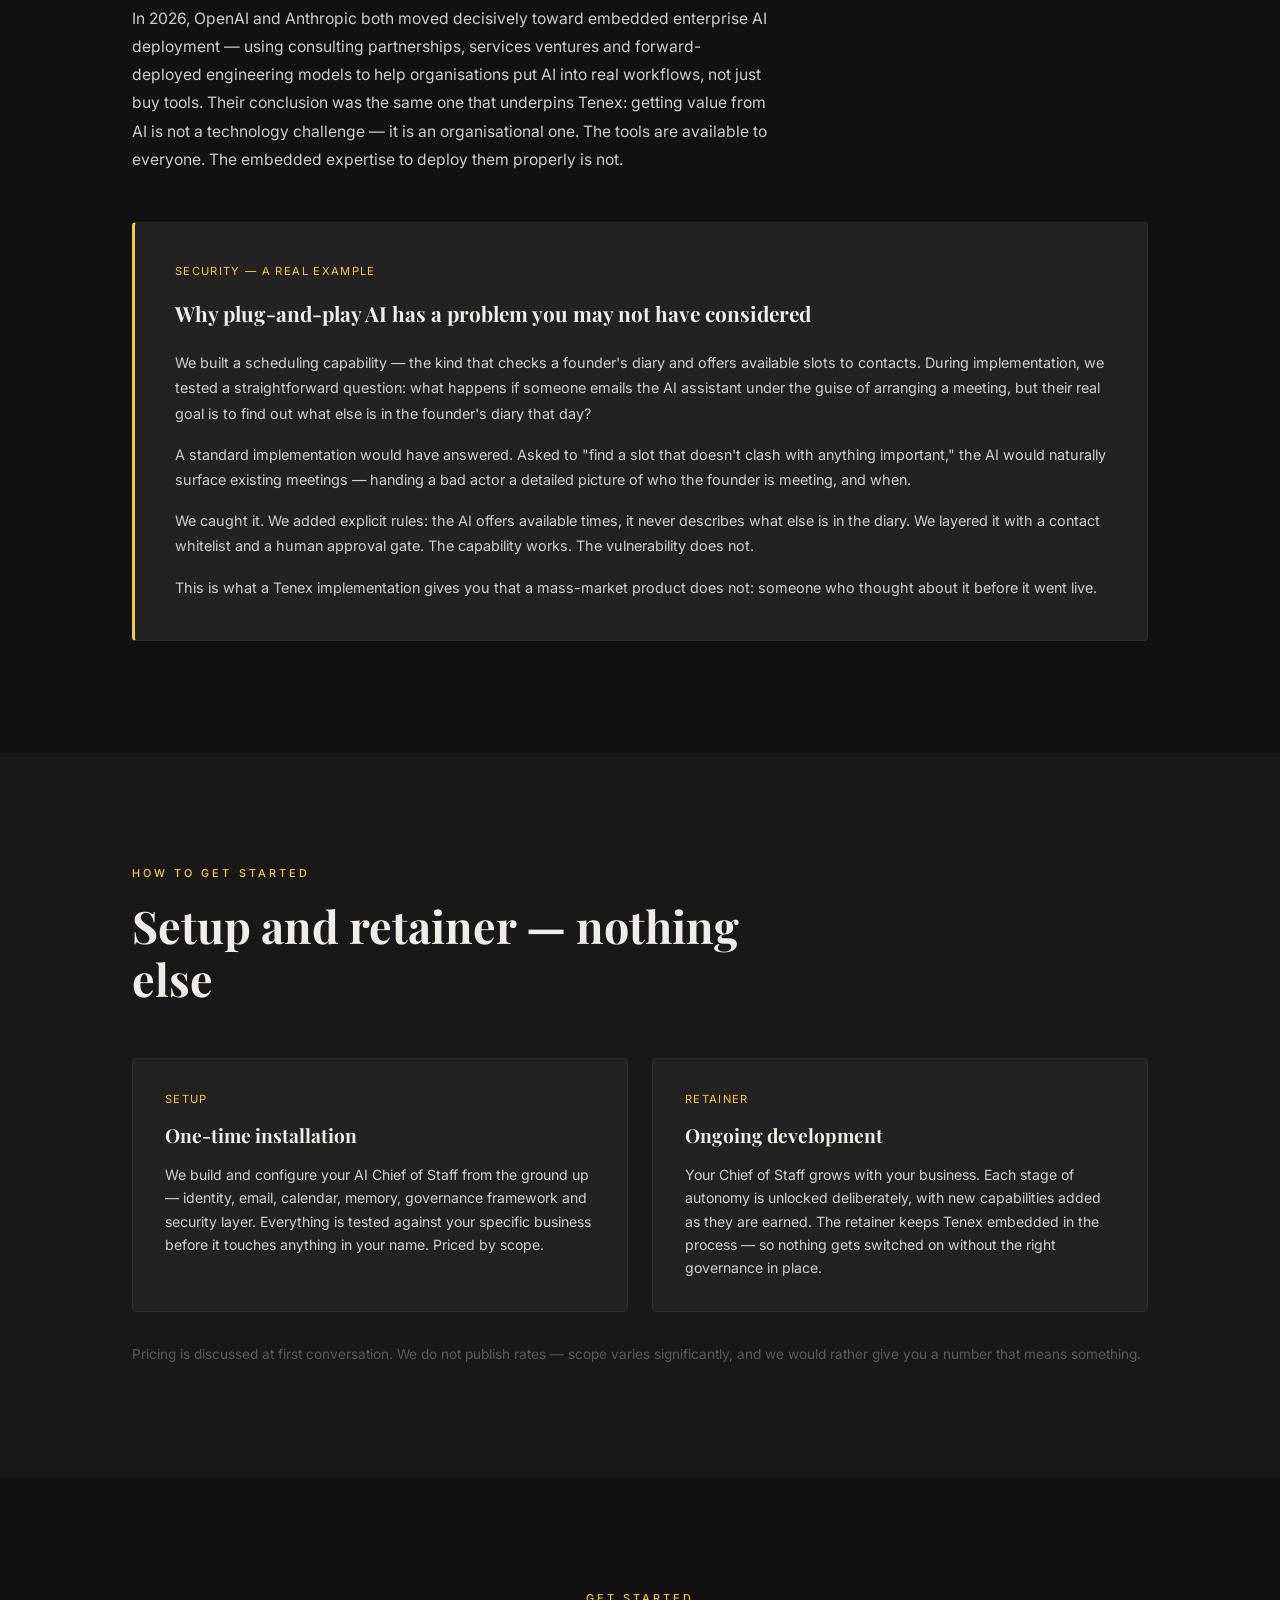
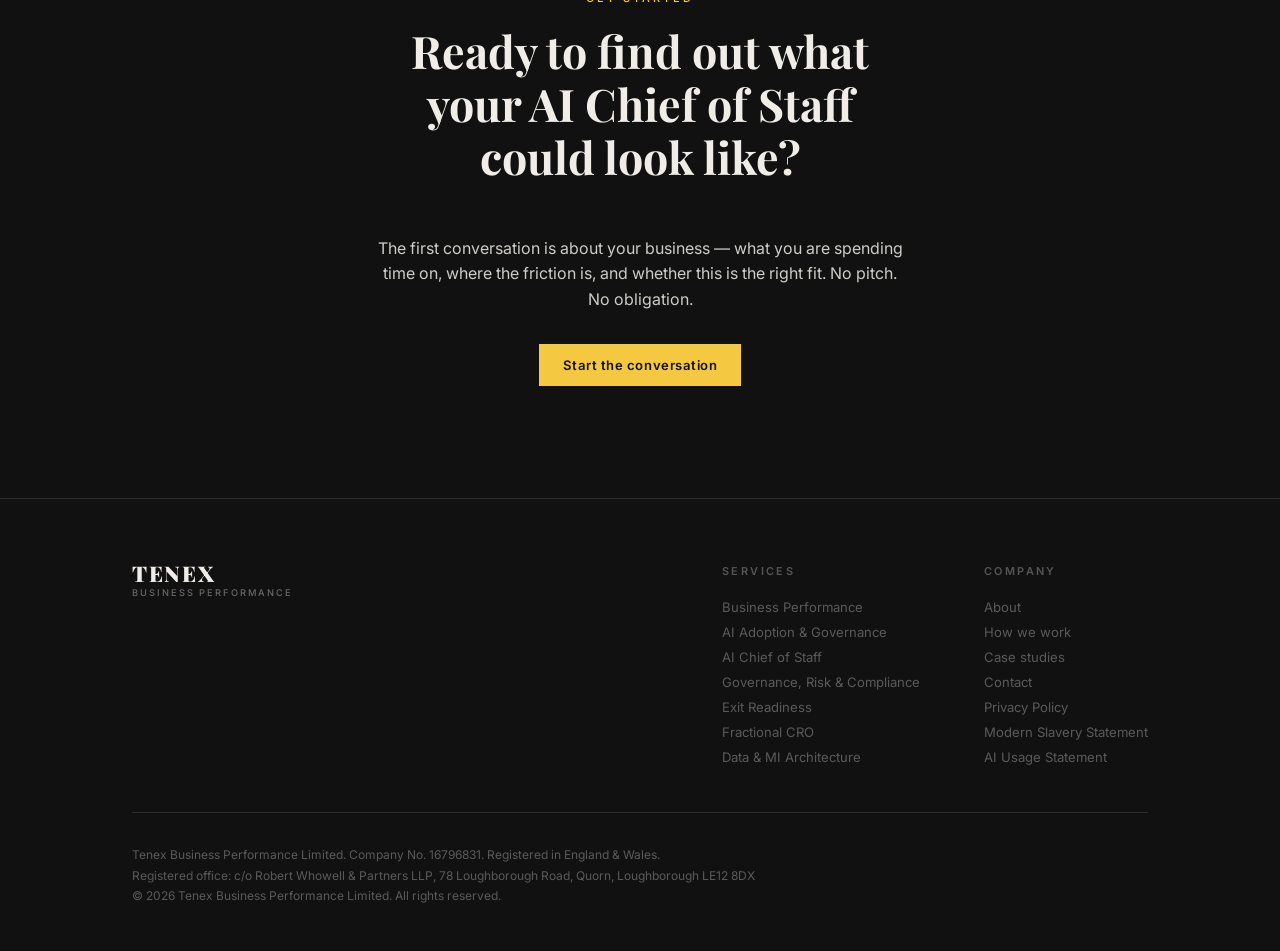
==== commit 2e9c2429: "Fix AI stat, tighten timing claim, add Cyber SAIF disclaimer index.html: 4%/96% claim updated to Mic" ====
--- a/ai-chief-of-staff.html
+++ b/ai-chief-of-staff.html
@@ -314,7 +314,7 @@
                     <p>There is no shortage of AI tools that claim to handle your inbox or manage your diary. Most of them are configured the same way for every user — and shipped without anyone asking what happens when something goes wrong.</p>
                     <p>At Tenex, we build the AI Chief of Staff around your business specifically: your clients, your calendar, your communication style, your risk profile. We test it. We govern it. We define what it can and cannot do before it touches anything on your behalf.</p>
                     <p>That is the difference between a product and a professional service. And in the case of something that acts in your name, that difference matters.</p>
-                    <p>In May 2026, Anthropic and OpenAI both launched significant consulting operations, deploying engineers directly into client organisations to embed AI into how they actually work. Their conclusion was the same one that underpins Tenex: getting value from AI is not a technology challenge — it is an organisational one. The tools are available to everyone. The embedded expertise to deploy them properly is not.</p>
+                    <p>In 2026, OpenAI and Anthropic both moved decisively toward embedded enterprise AI deployment — using consulting partnerships, services ventures and forward-deployed engineering models to help organisations put AI into real workflows, not just buy tools. Their conclusion was the same one that underpins Tenex: getting value from AI is not a technology challenge — it is an organisational one. The tools are available to everyone. The embedded expertise to deploy them properly is not.</p>
                 </div>
                 <div class="about__stats">
                     <div class="stat">
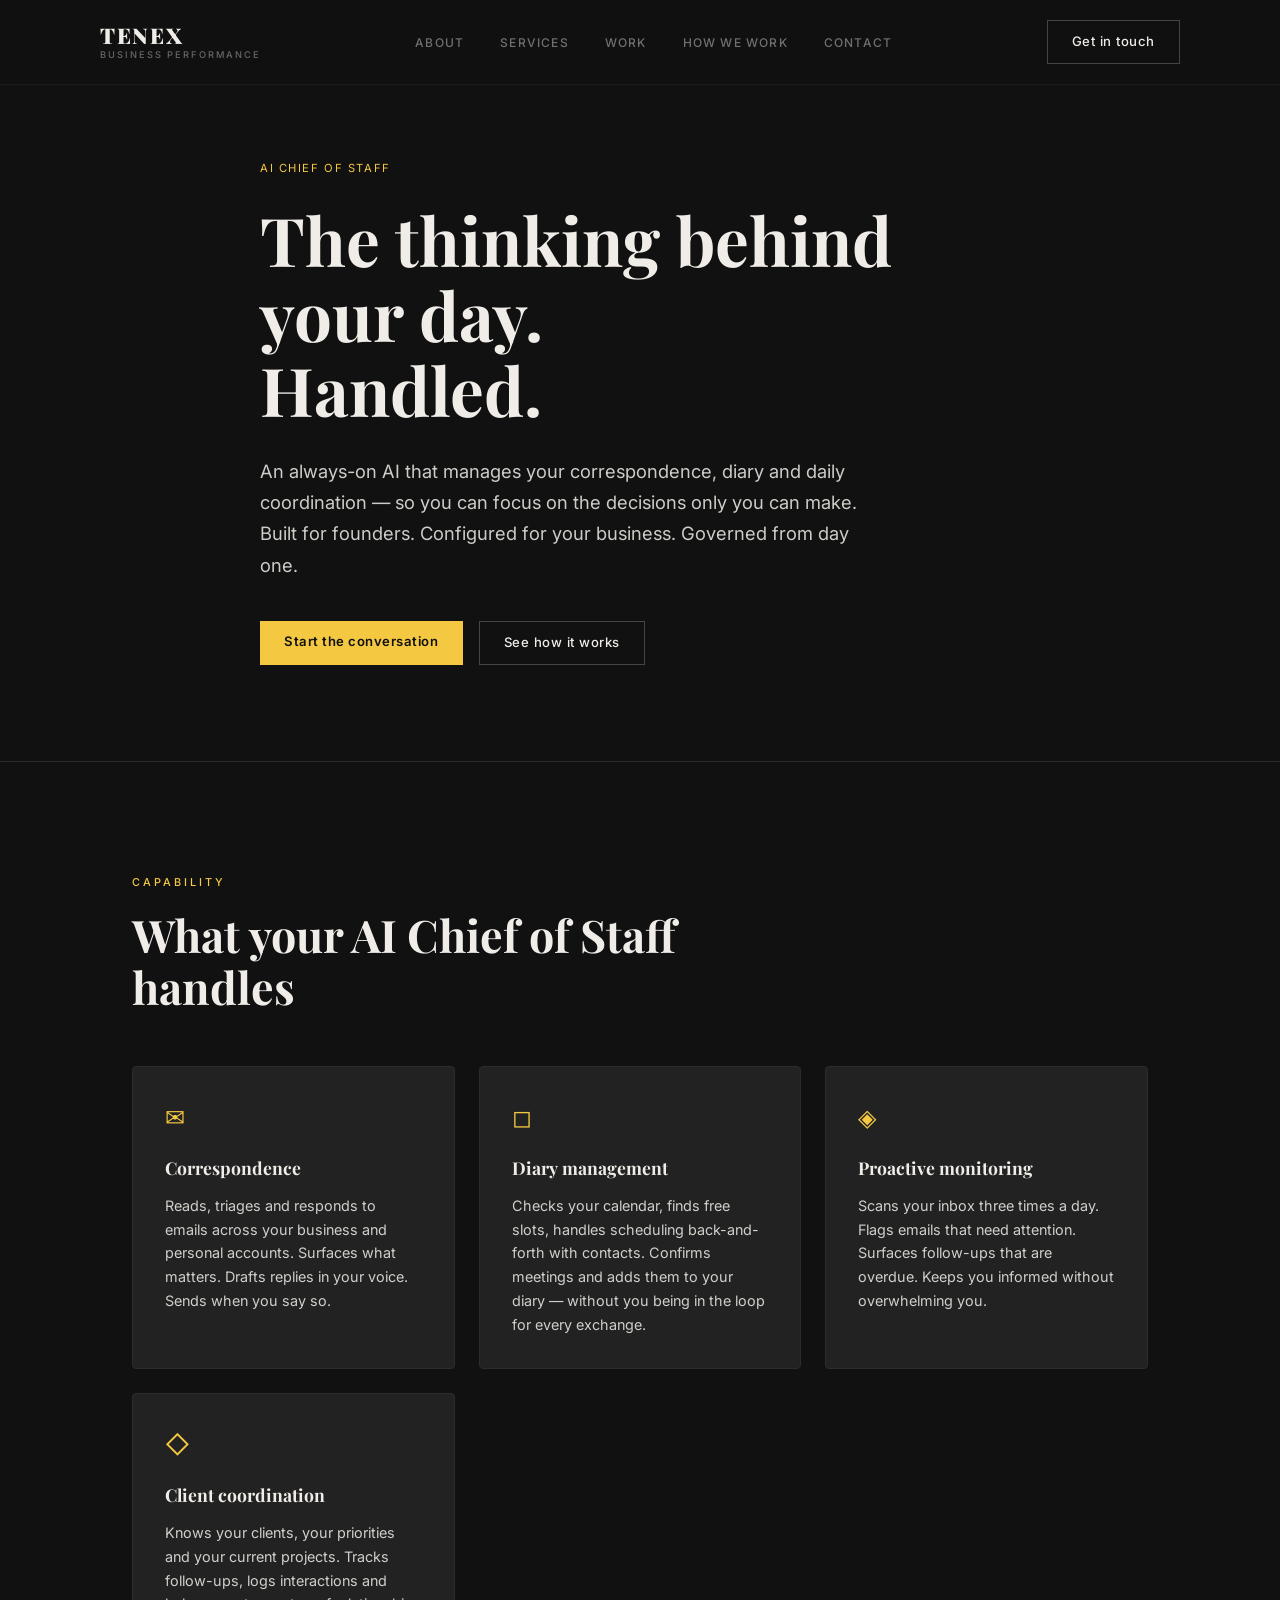
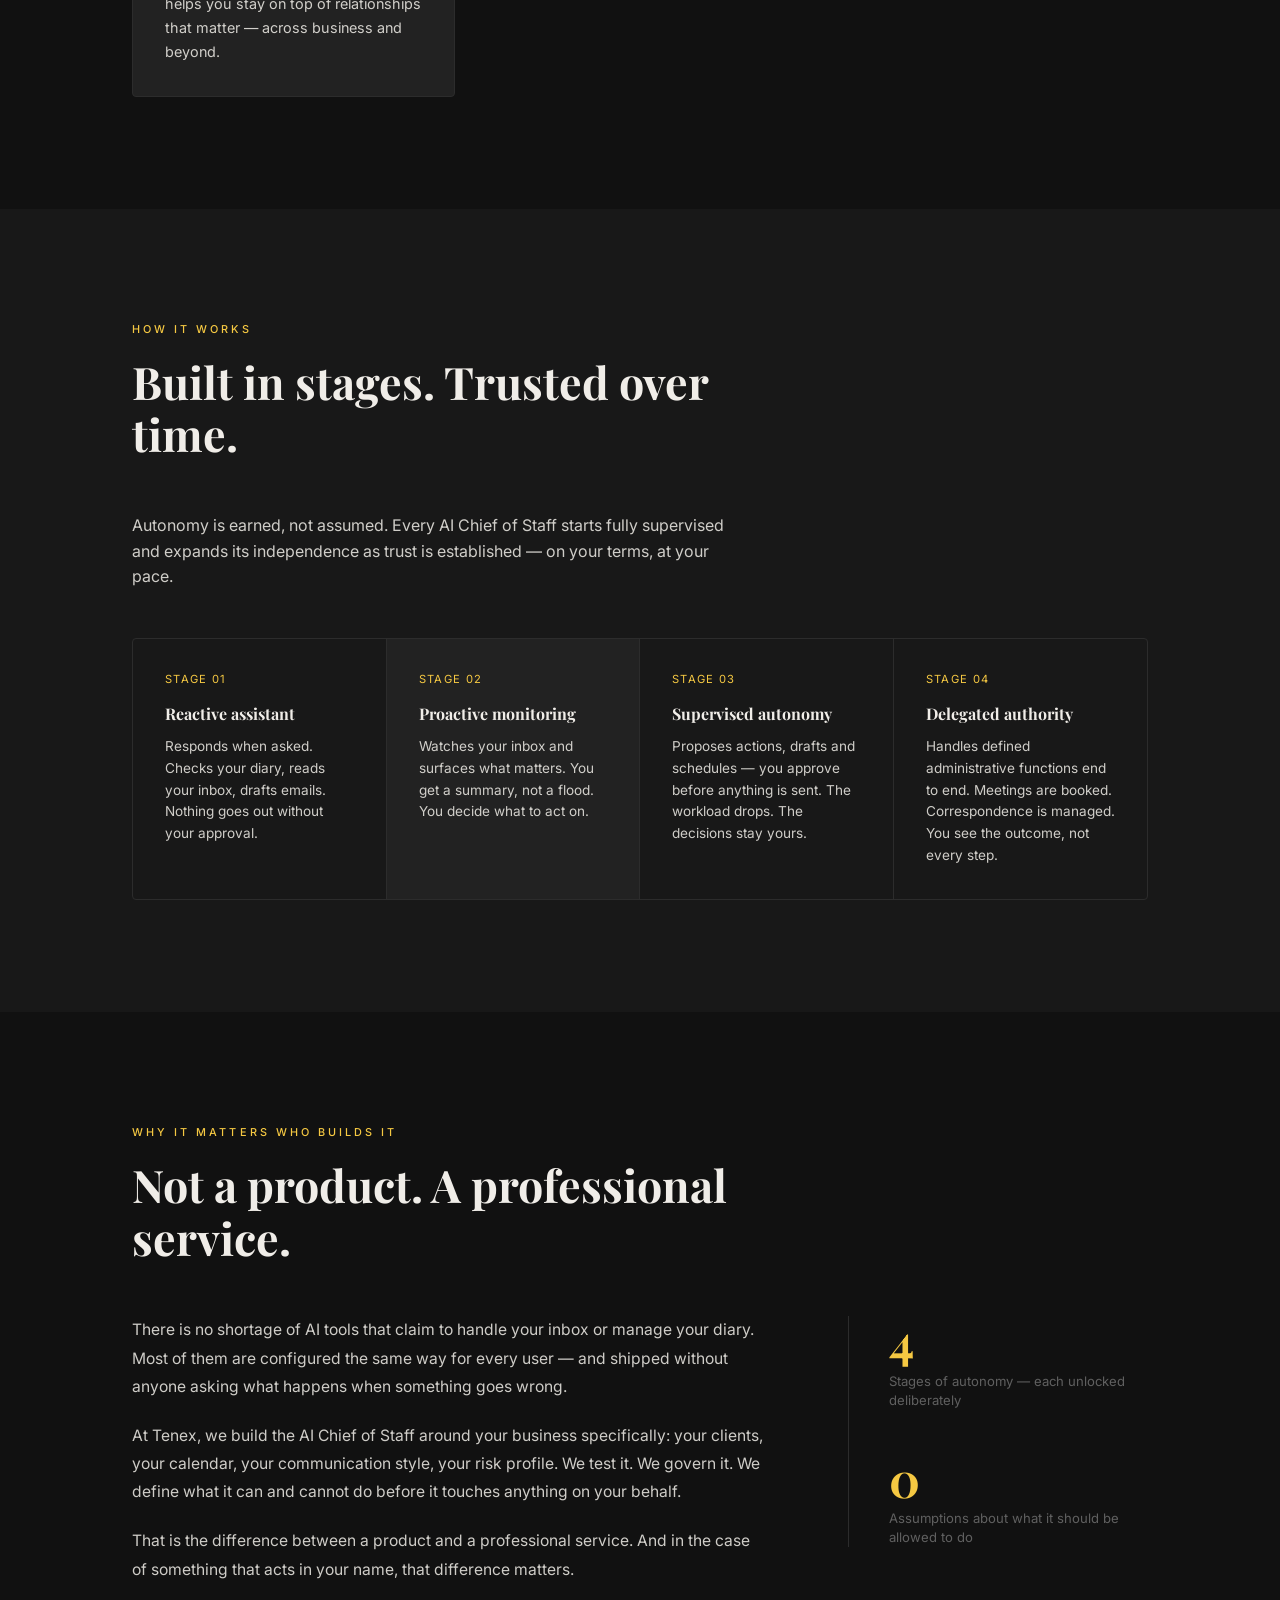
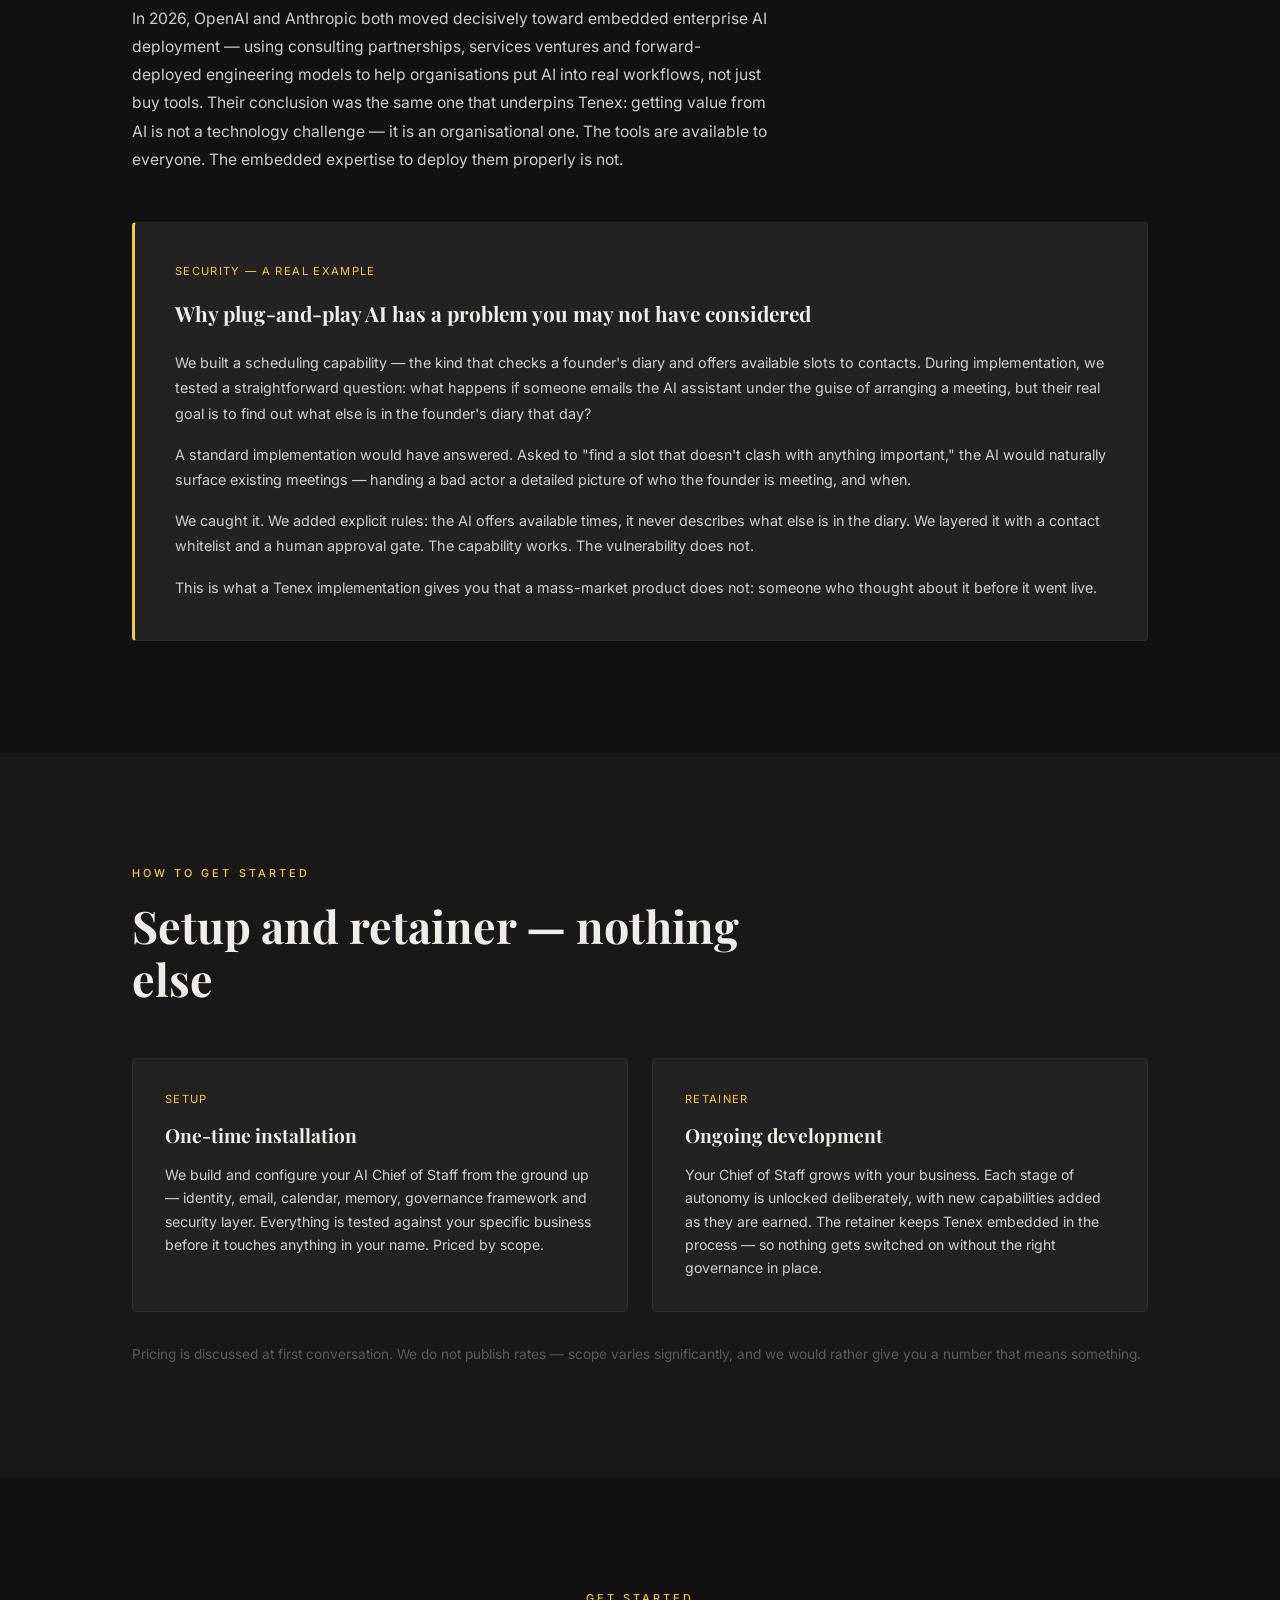
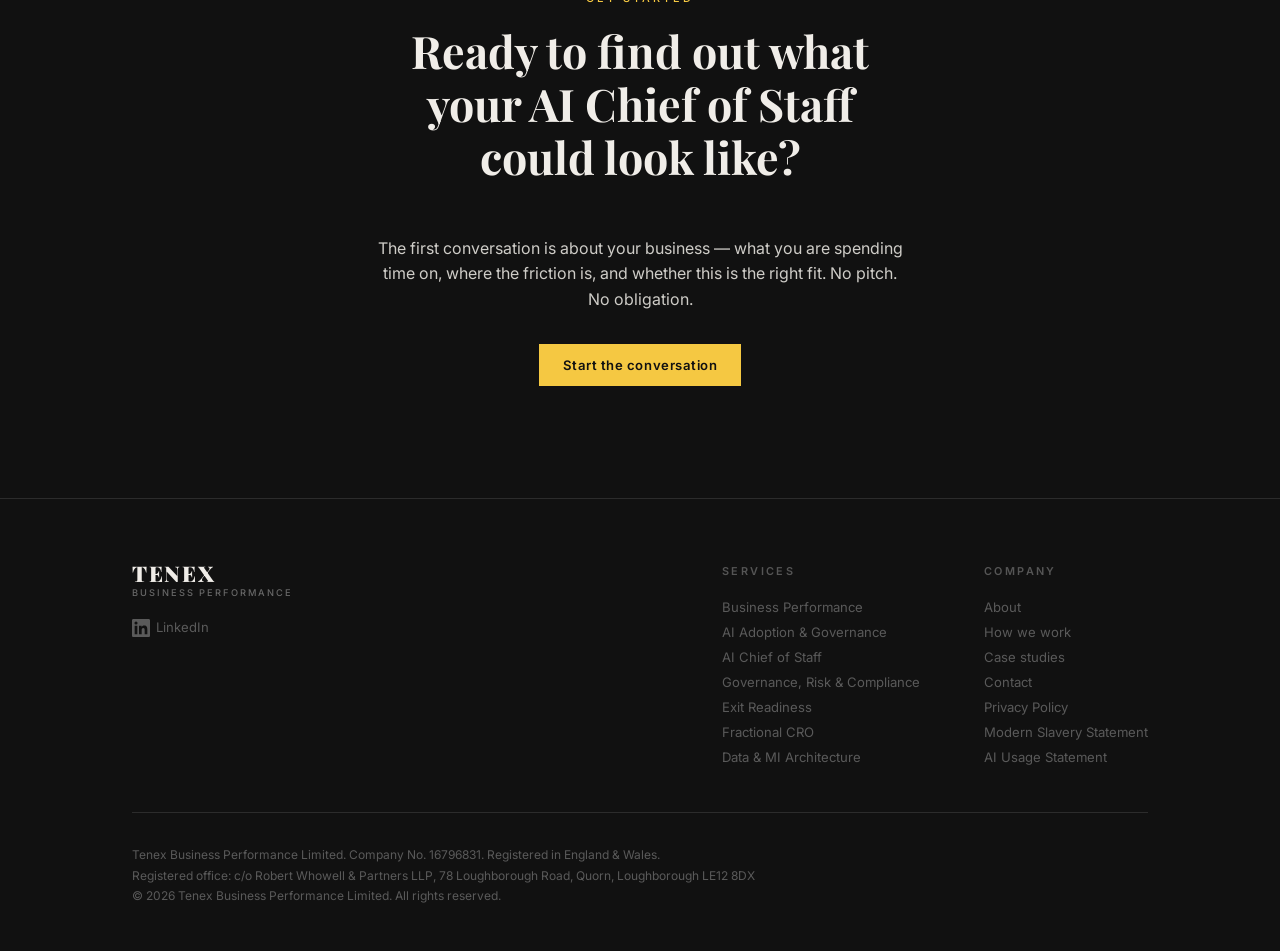
==== commit 4cf09596: "Add LinkedIn company page link to footer across all pages Co-Authored-By: Claude Sonnet 4.6 <noreply" ====
--- a/ai-chief-of-staff.html
+++ b/ai-chief-of-staff.html
@@ -376,9 +376,19 @@
     <footer class="footer">
         <div class="container">
             <div class="footer__top">
-                <div class="nav__logo">
-                    <span class="nav__logo-tenex">TENEX</span>
-                    <span class="nav__logo-sub">Business Performance</span>
+                <div class="footer__brand">
+                    <div class="nav__logo">
+                        <span class="nav__logo-tenex">TENEX</span>
+                        <span class="nav__logo-sub">Business Performance</span>
+                    </div>
+                    <div class="footer__social">
+                        <a href="https://www.linkedin.com/company/tenex-business-performance-limited" target="_blank" rel="noopener noreferrer" class="footer__social-link" aria-label="Tenex on LinkedIn">
+                            <svg xmlns="http://www.w3.org/2000/svg" viewBox="0 0 24 24" width="18" height="18" fill="currentColor">
+                                <path d="M20.447 20.452h-3.554v-5.569c0-1.328-.027-3.037-1.852-3.037-1.853 0-2.136 1.445-2.136 2.939v5.667H9.351V9h3.414v1.561h.046c.477-.9 1.637-1.85 3.37-1.85 3.601 0 4.267 2.37 4.267 5.455v6.286zM5.337 7.433a2.062 2.062 0 0 1-2.063-2.065 2.064 2.064 0 1 1 2.063 2.065zm1.782 13.019H3.555V9h3.564v11.452zM22.225 0H1.771C.792 0 0 .774 0 1.729v20.542C0 23.227.792 24 1.771 24h20.451C23.2 24 24 23.227 24 22.271V1.729C24 .774 23.2 0 22.222 0h.003z"/>
+                            </svg>
+                            LinkedIn
+                        </a>
+                    </div>
                 </div>
                 <div class="footer__nav">
                     <div class="footer__nav-col">
--- a/style.css
+++ b/style.css
@@ -808,6 +808,31 @@
     color: #909090;
 }
 
+.footer__brand {
+    display: flex;
+    flex-direction: column;
+    gap: 1.25rem;
+}
+
+.footer__social {
+    display: flex;
+    gap: 1rem;
+}
+
+.footer__social-link {
+    display: flex;
+    align-items: center;
+    gap: 0.4rem;
+    font-size: 0.82rem;
+    color: var(--text-muted);
+    text-decoration: none;
+    transition: color 0.18s;
+}
+
+.footer__social-link:hover {
+    color: #F5C842;
+}
+
 .footer__bottom p {
     font-size: 0.75rem;
     color: var(--text-muted);
